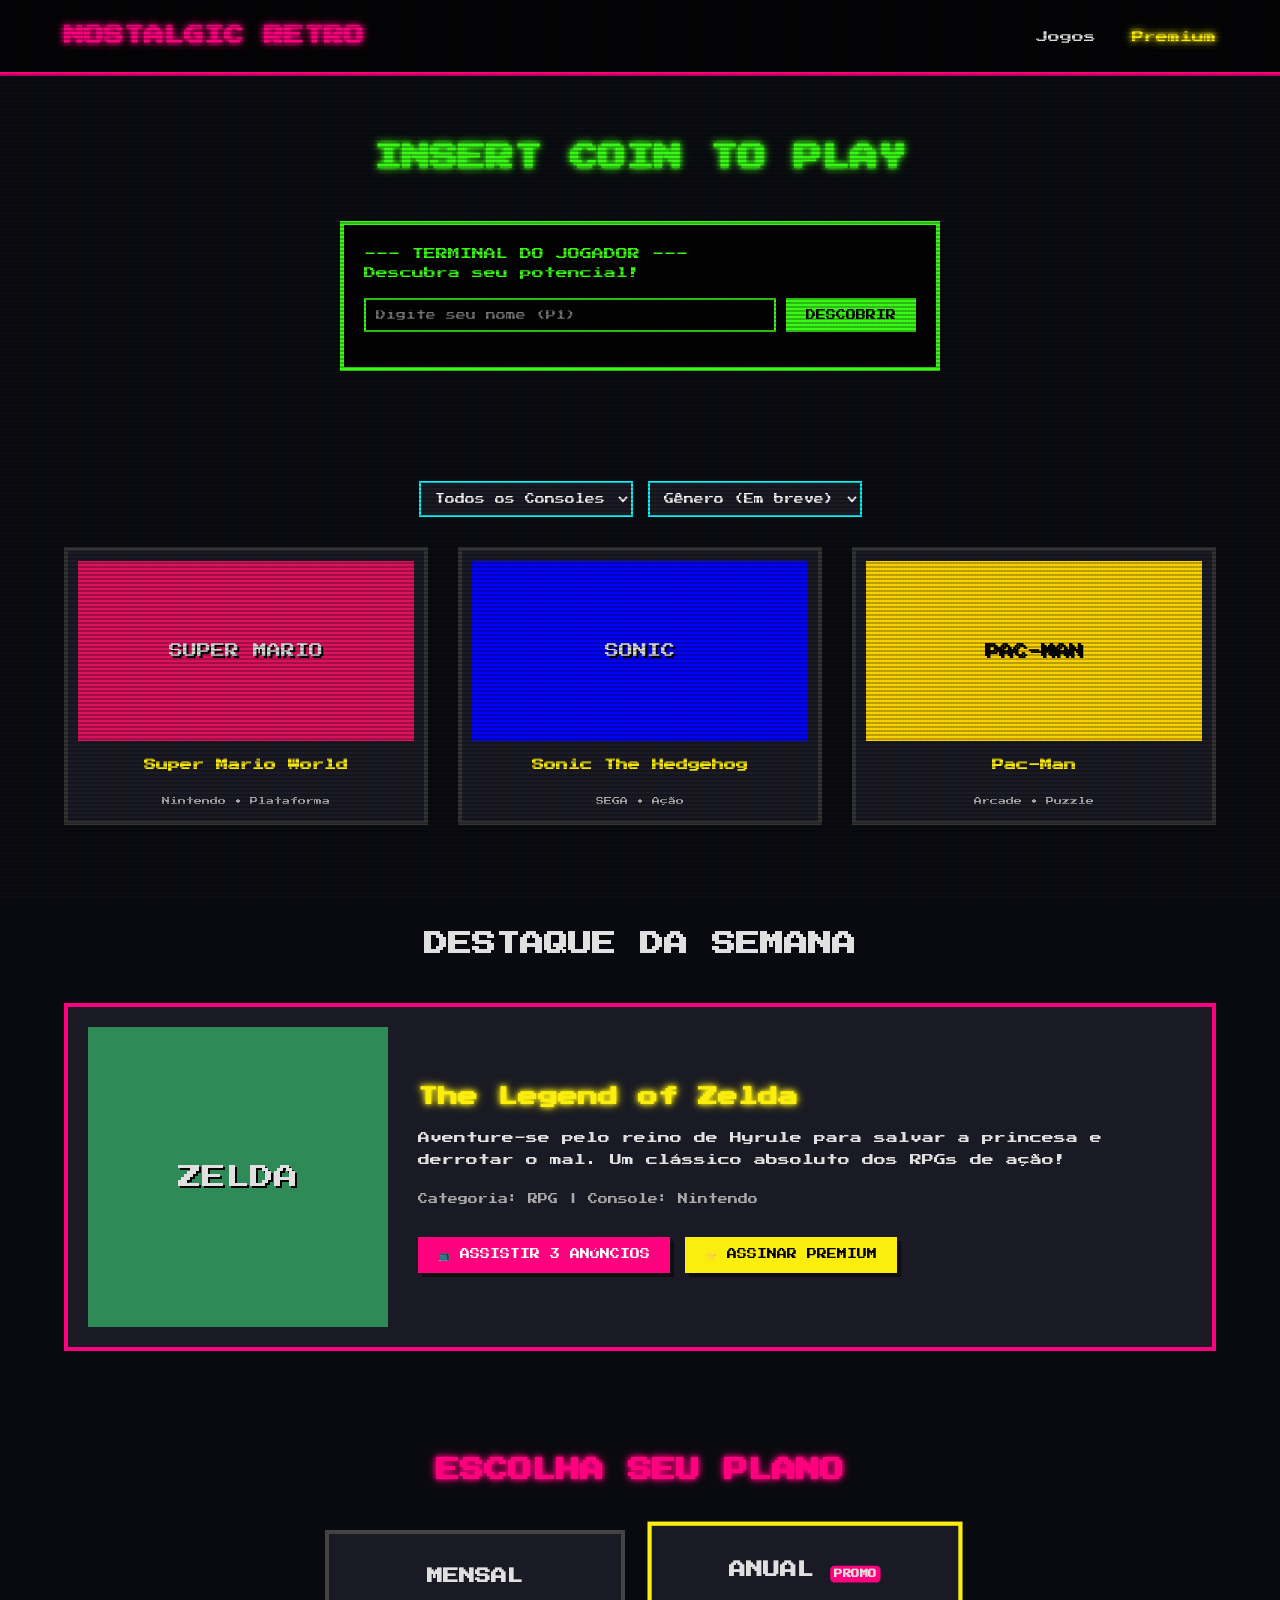
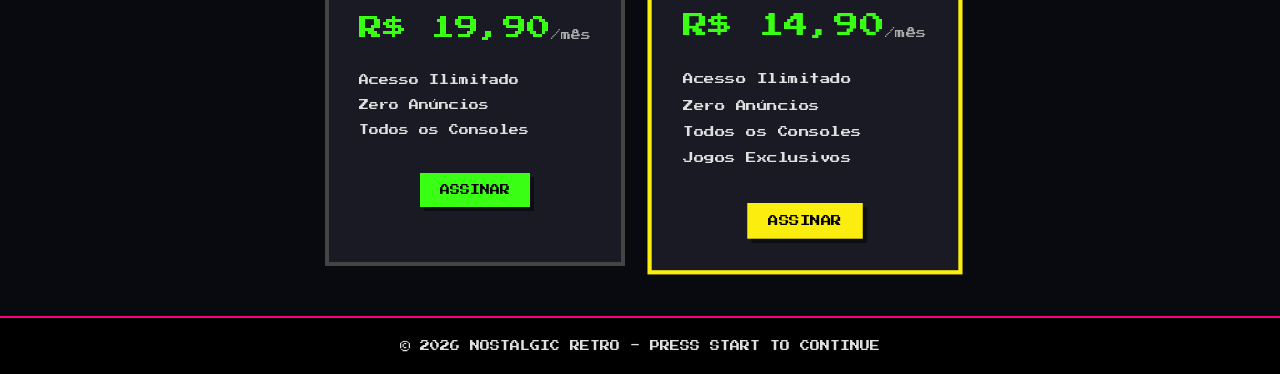
==== index.html @ 94f1e464 "mudanças 1" ====
<!DOCTYPE html>
<html lang="pt-BR">
<head>
    <meta charset="UTF-8">
        <meta name="viewport" content="width=device-width, initial-scale=1.0">
            <title>Nostalgic Retro - Jogos Clássicos</title>
                <link href="https://fonts.googleapis.com/css2?family=Press+Start+2P&display=swap" rel="stylesheet">
                    <link rel="stylesheet" href="style.css">
                    </head>
                    <body>
                        <div class="scanlines"></div>

                            <header>
                                    <h1 class="logo glow-neon-pink">NOSTALGIC RETRO</h1>
                                            <nav>
                                                        <a href="#jogos">Jogos</a>
                                                                    <a href="#premium" class="glow-neon-yellow">Premium</a>
                                                                            </nav>
                                                                                </header>

                                                                                    <main>
                                                                                            <section class="hero">
                                                                                                        <h2 class="glow-neon-green">INSERT COIN TO PLAY</h2>
                                                                                                                    
                                                                                                                                <div class="terminal-box">
                                                                                                                                                <p>--- TERMINAL DO JOGADOR ---</p>
                                                                                                                                                                <p>Descubra seu potencial!</p>
                                                                                                                                                                                <div class="input-group">
                                                                                                                                                                                                    <input type="text" id="nomeUsuario" placeholder="Digite seu nome (P1)">
                                                                                                                                                                                                                        <button class="btn-retro btn-green" onclick="gerarMensagem()">Descobrir</button>
                                                                                                                                                                                                                                        </div>
                                                                                                                                                                                                                                                        <p id="resultado" class="blink"></p>
                                                                                                                                                                                                                                                                    </div>
                                                                                                                                                                                                                                                                            </section>

                                                                                                                                                                                                                                                                                    <section id="jogos" class="catalog-section">
                                                                                                                                                                                                                                                                                                <div class="filters">
                                                                                                                                                                                                                                                                                                                <select id="filtroConsole" class="filter-select">
                                                                                                                                                                                                                                                                                                                                    <option value="todos">Todos os Consoles</option>
                                                                                                                                                                                                                                                                                                                                                        <option value="nintendo">Nintendo</option>
                                                                                                                                                                                                                                                                                                                                                                            <option value="sega">SEGA</option>
                                                                                                                                                                                                                                                                                                                                                                                                <option value="arcade">Arcade</option>
                                                                                                                                                                                                                                                                                                                                                                                                                </select>
                                                                                                                                                                                                                                                                                                                                                                                                                                
                                                                                                                                                                                                                                                                                                                                                                                                                                                <select class="filter-select">
                                                                                                                                                                                                                                                                                                                                                                                                                                                                    <option value="">Gênero (Em breve)</option>
                                                                                                                                                                                                                                                                                                                                                                                                                                                                                    </select>
                                                                                                                                                                                                                                                                                                                                                                                                                                                                                                </div>

                                                                                                                                                                                                                                                                                                                                                                                                                                                                                                            <div class="games-grid">
                                                                                                                                                                                                                                                                                                                                                                                                                                                                                                                            <div class="game-card" data-console="nintendo">
                                                                                                                                                                                                                                                                                                                                                                                                                                                                                                                                                <div class="game-cover" style="background-color: #e0115f;">
                                                                                                                                                                                                                                                                                                                                                                                                                                                                                                                                                                        <span>SUPER MARIO</span>
                                                                                                                                                                                                                                                                                                                                                                                                                                                                                                                                                                                            </div>
                                                                                                                                                                                                                                                                                                                                                                                                                                                                                                                                                                                                                <h3 class="game-title">Super Mario World</h3>
                                                                                                                                                                                                                                                                                                                                                                                                                                                                                                                                                                                                                                    <span class="game-category">Nintendo • Plataforma</span>
                                                                                                                                                                                                                                                                                                                                                                                                                                                                                                                                                                                                                                                    </div>
                                                                                                                                                                                                                                                                                                                                                                                                                                                                                                                                                                                                                                                                    
                                                                                                                                                                                                                                                                                                                                                                                                                                                                                                                                                                                                                                                                                    <div class="game-card" data-console="sega">
                                                                                                                                                                                                                                                                                                                                                                                                                                                                                                                                                                                                                                                                                                        <div class="game-cover" style="background-color: #0000ff;">
                                                                                                                                                                                                                                                                                                                                                                                                                                                                                                                                                                                                                                                                                                                                <span>SONIC</span>
                                                                                                                                                                                                                                                                                                                                                                                                                                                                                                                                                                                                                                                                                                                                                    </div>
                                                                                                                                                                                                                                                                                                                                                                                                                                                                                                                                                                                                                                                                                                                                                                        <h3 class="game-title">Sonic The Hedgehog</h3>
                                                                                                                                                                                                                                                                                                                                                                                                                                                                                                                                                                                                                                                                                                                                                                                            <span class="game-category">SEGA • Ação</span>
                                                                                                                                                                                                                                                                                                                                                                                                                                                                                                                                                                                                                                                                                                                                                                                                            </div>

                                                                                                                                                                                                                                                                                                                                                                                                                                                                                                                                                                                                                                                                                                                                                                                                                            <div class="game-card" data-console="arcade">
                                                                                                                                                                                                                                                                                                                                                                                                                                                                                                                                                                                                                                                                                                                                                                                                                                                <div class="game-cover" style="background-color: #ffd700; color: black;">
                                                                                                                                                                                                                                                                                                                                                                                                                                                                                                                                                                                                                                                                                                                                                                                                                                                                        <span>PAC-MAN</span>
                                                                                                                                                                                                                                                                                                                                                                                                                                                                                                                                                                                                                                                                                                                                                                                                                                                                                            </div>
                                                                                                                                                                                                                                                                                                                                                                                                                                                                                                                                                                                                                                                                                                                                                                                                                                                                                                                <h3 class="game-title">Pac-Man</h3>
                                                                                                                                                                                                                                                                                                                                                                                                                                                                                                                                                                                                                                                                                                                                                                                                                                                                                                                                    <span class="game-category">Arcade • Puzzle</span>
                                                                                                                                                                                                                                                                                                                                                                                                                                                                                                                                                                                                                                                                                                                                                                                                                                                                                                                                                    </div>
                                                                                                                                                                                                                                                                                                                                                                                                                                                                                                                                                                                                                                                                                                                                                                                                                                                                                                                                                                </div>
                                                                                                                                                                                                                                                                                                                                                                                                                                                                                                                                                                                                                                                                                                                                                                                                                                                                                                                                                                        </section>

                                                                                                                                                                                                                                                                                                                                                                                                                                                                                                                                                                                                                                                                                                                                                                                                                                                                                                                                                                                <section class="game-details-preview">
                                                                                                                                                                                                                                                                                                                                                                                                                                                                                                                                                                                                                                                                                                                                                                                                                                                                                                                                                                                            <h2 class="section-title">DESTAQUE DA SEMANA</h2>
                                                                                                                                                                                                                                                                                                                                                                                                                                                                                                                                                                                                                                                                                                                                                                                                                                                                                                                                                                                                        <div class="details-container">
                                                                                                                                                                                                                                                                                                                                                                                                                                                                                                                                                                                                                                                                                                                                                                                                                                                                                                                                                                                                                        <div class="details-left">
                                                                                                                                                                                                                                                                                                                                                                                                                                                                                                                                                                                                                                                                                                                                                                                                                                                                                                                                                                                                                                            <div class="big-cover">ZELDA</div>
                                                                                                                                                                                                                                                                                                                                                                                                                                                                                                                                                                                                                                                                                                                                                                                                                                                                                                                                                                                                                                                            </div>
                                                                                                                                                                                                                                                                                                                                                                                                                                                                                                                                                                                                                                                                                                                                                                                                                                                                                                                                                                                                                                                                            <div class="details-right">
                                                                                                                                                                                                                                                                                                                                                                                                                                                                                                                                                                                                                                                                                                                                                                                                                                                                                                                                                                                                                                                                                                <h2 class="glow-neon-yellow">The Legend of Zelda</h2>
                                                                                                                                                                                                                                                                                                                                                                                                                                                                                                                                                                                                                                                                                                                                                                                                                                                                                                                                                                                                                                                                                                                    <p class="desc">Aventure-se pelo reino de Hyrule para salvar a princesa e derrotar o mal. Um clássico absoluto dos RPGs de ação!</p>
                                                                                                                                                                                                                                                                                                                                                                                                                                                                                                                                                                                                                                                                                                                                                                                                                                                                                                                                                                                                                                                                                                                                        <p class="cat">Categoria: RPG | Console: Nintendo</p>
                                                                                                                                                                                                                                                                                                                                                                                                                                                                                                                                                                                                                                                                                                                                                                                                                                                                                                                                                                                                                                                                                                                                                            <div class="actions">
                                                                                                                                                                                                                                                                                                                                                                                                                                                                                                                                                                                                                                                                                                                                                                                                                                                                                                                                                                                                                                                                                                                                                                                    <button class="btn-retro btn-pink">📺 Assistir 3 Anúncios</button>
                                                                                                                                                                                                                                                                                                                                                                                                                                                                                                                                                                                                                                                                                                                                                                                                                                                                                                                                                                                                                                                                                                                                                                                                            <button class="btn-retro btn-yellow">⭐ Assinar Premium</button>
                                                                                                                                                                                                                                                                                                                                                                                                                                                                                                                                                                                                                                                                                                                                                                                                                                                                                                                                                                                                                                                                                                                                                                                                                                </div>
                                                                                                                                                                                                                                                                                                                                                                                                                                                                                                                                                                                                                                                                                                                                                                                                                                                                                                                                                                                                                                                                                                                                                                                                                                                </div>
                                                                                                                                                                                                                                                                                                                                                                                                                                                                                                                                                                                                                                                                                                                                                                                                                                                                                                                                                                                                                                                                                                                                                                                                                                                            </div>
                                                                                                                                                                                                                                                                                                                                                                                                                                                                                                                                                                                                                                                                                                                                                                                                                                                                                                                                                                                                                                                                                                                                                                                                                                                                    </section>

                                                                                                                                                                                                                                                                                                                                                                                                                                                                                                                                                                                                                                                                                                                                                                                                                                                                                                                                                                                                                                                                                                                                                                                                                                                                            <section id="premium" class="subscription-section">
                                                                                                                                                                                                                                                                                                                                                                                                                                                                                                                                                                                                                                                                                                                                                                                                                                                                                                                                                                                                                                                                                                                                                                                                                                                                                        <h2 class="section-title glow-neon-pink">ESCOLHA SEU PLANO</h2>
                                                                                                                                                                                                                                                                                                                                                                                                                                                                                                                                                                                                                                                                                                                                                                                                                                                                                                                                                                                                                                                                                                                                                                                                                                                                                                    <div class="plans-container">
                                                                                                                                                                                                                                                                                                                                                                                                                                                                                                                                                                                                                                                                                                                                                                                                                                                                                                                                                                                                                                                                                                                                                                                                                                                                                                                    <div class="plan-card">
                                                                                                                                                                                                                                                                                                                                                                                                                                                                                                                                                                                                                                                                                                                                                                                                                                                                                                                                                                                                                                                                                                                                                                                                                                                                                                                                        <h3>MENSAL</h3>
                                                                                                                                                                                                                                                                                                                                                                                                                                                                                                                                                                                                                                                                                                                                                                                                                                                                                                                                                                                                                                                                                                                                                                                                                                                                                                                                                            <div class="price">R$ 19,90<span>/mês</span></div>
                                                                                                                                                                                                                                                                                                                                                                                                                                                                                                                                                                                                                                                                                                                                                                                                                                                                                                                                                                                                                                                                                                                                                                                                                                                                                                                                                                                <ul>
                                                                                                                                                                                                                                                                                                                                                                                                                                                                                                                                                                                                                                                                                                                                                                                                                                                                                                                                                                                                                                                                                                                                                                                                                                                                                                                                                                                                        <li>Acesso Ilimitado</li>
                                                                                                                                                                                                                                                                                                                                                                                                                                                                                                                                                                                                                                                                                                                                                                                                                                                                                                                                                                                                                                                                                                                                                                                                                                                                                                                                                                                                                                <li>Zero Anúncios</li>
                                                                                                                                                                                                                                                                                                                                                                                                                                                                                                                                                                                                                                                                                                                                                                                                                                                                                                                                                                                                                                                                                                                                                                                                                                                                                                                                                                                                                                                        <li>Todos os Consoles</li>
                                                                                                                                                                                                                                                                                                                                                                                                                                                                                                                                                                                                                                                                                                                                                                                                                                                                                                                                                                                                                                                                                                                                                                                                                                                                                                                                                                                                                                                                            </ul>
                                                                                                                                                                                                                                                                                                                                                                                                                                                                                                                                                                                                                                                                                                                                                                                                                                                                                                                                                                                                                                                                                                                                                                                                                                                                                                                                                                                                                                                                                                <button class="btn-retro btn-green">ASSINAR</button>
                                                                                                                                                                                                                                                                                                                                                                                                                                                                                                                                                                                                                                                                                                                                                                                                                                                                                                                                                                                                                                                                                                                                                                                                                                                                                                                                                                                                                                                                                                                </div>
                                                                                                                                                                                                                                                                                                                                                                                                                                                                                                                                                                                                                                                                                                                                                                                                                                                                                                                                                                                                                                                                                                                                                                                                                                                                                                                                                                                                                                                                                                                                
                                                                                                                                                                                                                                                                                                                                                                                                                                                                                                                                                                                                                                                                                                                                                                                                                                                                                                                                                                                                                                                                                                                                                                                                                                                                                                                                                                                                                                                                                                                                                <div class="plan-card highlight">
                                                                                                                                                                                                                                                                                                                                                                                                                                                                                                                                                                                                                                                                                                                                                                                                                                                                                                                                                                                                                                                                                                                                                                                                                                                                                                                                                                                                                                                                                                                                                                    <h3>ANUAL <span class="badge">PROMO</span></h3>
                                                                                                                                                                                                                                                                                                                                                                                                                                                                                                                                                                                                                                                                                                                                                                                                                                                                                                                                                                                                                                                                                                                                                                                                                                                                                                                                                                                                                                                                                                                                                                                        <div class="price">R$ 14,90<span>/mês</span></div>
                                                                                                                                                                                                                                                                                                                                                                                                                                                                                                                                                                                                                                                                                                                                                                                                                                                                                                                                                                                                                                                                                                                                                                                                                                                                                                                                                                                                                                                                                                                                                                                                            <ul>
                                                                                                                                                                                                                                                                                                                                                                                                                                                                                                                                                                                                                                                                                                                                                                                                                                                                                                                                                                                                                                                                                                                                                                                                                                                                                                                                                                                                                                                                                                                                                                                                                                    <li>Acesso Ilimitado</li>
                                                                                                                                                                                                                                                                                                                                                                                                                                                                                                                                                                                                                                                                                                                                                                                                                                                                                                                                                                                                                                                                                                                                                                                                                                                                                                                                                                                                                                                                                                                                                                                                                                                            <li>Zero Anúncios</li>
                                                                                                                                                                                                                                                                                                                                                                                                                                                                                                                                                                                                                                                                                                                                                                                                                                                                                                                                                                                                                                                                                                                                                                                                                                                                                                                                                                                                                                                                                                                                                                                                                                                                                    <li>Todos os Consoles</li>
                                                                                                                                                                                                                                                                                                                                                                                                                                                                                                                                                                                                                                                                                                                                                                                                                                                                                                                                                                                                                                                                                                                                                                                                                                                                                                                                                                                                                                                                                                                                                                                                                                                                                                            <li>Jogos Exclusivos</li>
                                                                                                                                                                                                                                                                                                                                                                                                                                                                                                                                                                                                                                                                                                                                                                                                                                                                                                                                                                                                                                                                                                                                                                                                                                                                                                                                                                                                                                                                                                                                                                                                                                                                                                                                </ul>
                                                                                                                                                                                                                                                                                                                                                                                                                                                                                                                                                                                                                                                                                                                                                                                                                                                                                                                                                                                                                                                                                                                                                                                                                                                                                                                                                                                                                                                                                                                                                                                                                                                                                                                                                    <button class="btn-retro btn-yellow">ASSINAR</button>
                                                                                                                                                                                                                                                                                                                                                                                                                                                                                                                                                                                                                                                                                                                                                                                                                                                                                                                                                                                                                                                                                                                                                                                                                                                                                                                                                                                                                                                                                                                                                                                                                                                                                                                                                                    </div>
                                                                                                                                                                                                                                                                                                                                                                                                                                                                                                                                                                                                                                                                                                                                                                                                                                                                                                                                                                                                                                                                                                                                                                                                                                                                                                                                                                                                                                                                                                                                                                                                                                                                                                                                                                                </div>
                                                                                                                                                                                                                                                                                                                                                                                                                                                                                                                                                                                                                                                                                                                                                                                                                                                                                                                                                                                                                                                                                                                                                                                                                                                                                                                                                                                                                                                                                                                                                                                                                                                                                                                                                                                        </section>
                                                                                                                                                                                                                                                                                                                                                                                                                                                                                                                                                                                                                                                                                                                                                                                                                                                                                                                                                                                                                                                                                                                                                                                                                                                                                                                                                                                                                                                                                                                                                                                                                                                                                                                                                                                            </main>

                                                                                                                                                                                                                                                                                                                                                                                                                                                                                                                                                                                                                                                                                                                                                                                                                                                                                                                                                                                                                                                                                                                                                                                                                                                                                                                                                                                                                                                                                                                                                                                                                                                                                                                                                                                                <div id="modalJogo" class="modal-overlay">
                                                                                                                                                                                                                                                                                                                                                                                                                                                                                                                                                                                                                                                                                                                                                                                                                                                                                                                                                                                                                                                                                                                                                                                                                                                                                                                                                                                                                                                                                                                                                                                                                                                                                                                                                                                                        <div class="modal-content">
                                                                                                                                                                                                                                                                                                                                                                                                                                                                                                                                                                                                                                                                                                                                                                                                                                                                                                                                                                                                                                                                                                                                                                                                                                                                                                                                                                                                                                                                                                                                                                                                                                                                                                                                                                                                                    <span class="close-btn">&times;</span>
                                                                                                                                                                                                                                                                                                                                                                                                                                                                                                                                                                                                                                                                                                                                                                                                                                                                                                                                                                                                                                                                                                                                                                                                                                                                                                                                                                                                                                                                                                                                                                                                                                                                                                                                                                                                                                <h2 class="glow-neon-yellow">INSERT COIN</h2>
                                                                                                                                                                                                                                                                                                                                                                                                                                                                                                                                                                                                                                                                                                                                                                                                                                                                                                                                                                                                                                                                                                                                                                                                                                                                                                                                                                                                                                                                                                                                                                                                                                                                                                                                                                                                                                            <p id="nomeDoJogoSelecionado" class="game-alert">Você selecionou: [Nome do Jogo]</p>
                                                                                                                                                                                                                                                                                                                                                                                                                                                                                                                                                                                                                                                                                                                                                                                                                                                                                                                                                                                                                                                                                                                                                                                                                                                                                                                                                                                                                                                                                                                                                                                                                                                                                                                                                                                                                                                        <p>Convide um amigo para o Player 2!</p>
                                                                                                                                                                                                                                                                                                                                                                                                                                                                                                                                                                                                                                                                                                                                                                                                                                                                                                                                                                                                                                                                                                                                                                                                                                                                                                                                                                                                                                                                                                                                                                                                                                                                                                                                                                                                                                                                    <button id="btnWhatsApp" class="btn-retro btn-green">📱 Chamar no WhatsApp</button>
                                                                                                                                                                                                                                                                                                                                                                                                                                                                                                                                                                                                                                                                                                                                                                                                                                                                                                                                                                                                                                                                                                                                                                                                                                                                                                                                                                                                                                                                                                                                                                                                                                                                                                                                                                                                                                                                            </div>
                                                                                                                                                                                                                                                                                                                                                                                                                                                                                                                                                                                                                                                                                                                                                                                                                                                                                                                                                                                                                                                                                                                                                                                                                                                                                                                                                                                                                                                                                                                                                                                                                                                                                                                                                                                                                                                                                </div>

                                                                                                                                                                                                                                                                                                                                                                                                                                                                                                                                                                                                                                                                                                                                                                                                                                                                                                                                                                                                                                                                                                                                                                                                                                                                                                                                                                                                                                                                                                                                                                                                                                                                                                                                                                                                                                                                                    <footer>
                                                                                                                                                                                                                                                                                                                                                                                                                                                                                                                                                                                                                                                                                                                                                                                                                                                                                                                                                                                                                                                                                                                                                                                                                                                                                                                                                                                                                                                                                                                                                                                                                                                                                                                                                                                                                                                                                            <p>© 2026 NOSTALGIC RETRO - PRESS START TO CONTINUE</p>
                                                                                                                                                                                                                                                                                                                                                                                                                                                                                                                                                                                                                                                                                                                                                                                                                                                                                                                                                                                                                                                                                                                                                                                                                                                                                                                                                                                                                                                                                                                                                                                                                                                                                                                                                                                                                                                                                                </footer>

                                                                                                                                                                                                                                                                                                                                                                                                                                                                                                                                                                                                                                                                                                                                                                                                                                                                                                                                                                                                                                                                                                                                                                                                                                                                                                                                                                                                                                                                                                                                                                                                                                                                                                                                                                                                                                                                                                    <script src="script.js"></script>
                                                                                                                                                                                                                                                                                                                                                                                                                                                                                                                                                                                                                                                                                                                                                                                                                                                                                                                                                                                                                                                                                                                                                                                                                                                                                                                                                                                                                                                                                                                                                                                                                                                                                                                                                                                                                                                                                                    </body>
                                                                                                                                                                                                                                                                                                                                                                                                                                                                                                                                                                                                                                                                                                                                                                                                                                                                                                                                                                                                                                                                                                                                                                                                                                                                                                                                                                                                                                                                                                                                                                                                                                                                                                                                                                                                                                                                                                    </html>
---- style.css ----
/* Variáveis de Cores Retrô e Neon */
:root {
    --bg-dark: #090a0f;
        --bg-panel: #1a1a24;
            --neon-pink: #ff007f;
                --neon-green: #39ff14;
                    --neon-yellow: #fbee0f;
                        --neon-blue: #00ffff;
                            --text-light: #e0e0e0;
                            }

                            /* Reset Básico */
                            * {
                                margin: 0;
                                    padding: 0;
                                        box-sizing: border-box;
                                        }

                                        body {
                                            background-color: var(--bg-dark);
                                                color: var(--text-light);
                                                    font-family: 'Press Start 2P', cursive;
                                                        line-height: 1.6;
                                                            overflow-x: hidden;
                                                            }

                                                            /* Efeito de TV Antiga (Scanlines) */
                                                            .scanlines {
                                                                position: fixed;
                                                                    top: 0; left: 0; width: 100vw; height: 100vh;
                                                                        background: linear-gradient(rgba(18, 16, 16, 0) 50%, rgba(0, 0, 0, 0.25) 50%), linear-gradient(90deg, rgba(255, 0, 0, 0.06), rgba(0, 255, 0, 0.02), rgba(0, 0, 255, 0.06));
                                                                            background-size: 100% 4px, 3px 100%;
                                                                                z-index: 9999;
                                                                                    pointer-events: none;
                                                                                    }

                                                                                    /* Classes de Brilho (Neon Glow) */
                                                                                    .glow-neon-pink { text-shadow: 0 0 5px var(--neon-pink), 0 0 10px var(--neon-pink); color: var(--neon-pink); }
                                                                                    .glow-neon-green { text-shadow: 0 0 5px var(--neon-green), 0 0 10px var(--neon-green); color: var(--neon-green); }
                                                                                    .glow-neon-yellow { text-shadow: 0 0 5px var(--neon-yellow), 0 0 10px var(--neon-yellow); color: var(--neon-yellow); }

                                                                                    /* Header e Navegação */
                                                                                    header {
                                                                                        display: flex;
                                                                                            justify-content: space-between;
                                                                                                align-items: center;
                                                                                                    padding: 20px 5%;
                                                                                                        background-color: rgba(0, 0, 0, 0.8);
                                                                                                            border-bottom: 4px solid var(--neon-pink);
                                                                                                            }

                                                                                                            header h1 { font-size: 20px; }
                                                                                                            header nav a { color: var(--text-light); text-decoration: none; margin-left: 20px; font-size: 12px; }
                                                                                                            header nav a:hover { color: var(--neon-blue); }

                                                                                                            /* Seções Padrão */
                                                                                                            section { padding: 50px 5%; }
                                                                                                            .section-title { text-align: center; margin-bottom: 40px; font-size: 24px; }

                                                                                                            /* Hero Section e Terminal */
                                                                                                            .hero { text-align: center; padding: 60px 20px; }
                                                                                                            .hero h2 { font-size: 28px; margin-bottom: 40px; }

                                                                                                            .terminal-box {
                                                                                                                background-color: #000;
                                                                                                                    border: 4px solid var(--neon-green);
                                                                                                                        padding: 20px;
                                                                                                                            max-width: 600px;
                                                                                                                                margin: 0 auto;
                                                                                                                                    text-align: left;
                                                                                                                                        color: var(--neon-green);
                                                                                                                                            font-size: 12px;
                                                                                                                                            }
                                                                                                                                            .terminal-box .input-group { display: flex; gap: 10px; margin-top: 15px; }
                                                                                                                                            .terminal-box input {
                                                                                                                                                flex: 1; background: transparent; border: 2px solid var(--neon-green);
                                                                                                                                                    color: var(--neon-green); font-family: 'Press Start 2P', cursive; padding: 10px; font-size: 10px;
                                                                                                                                                    }
                                                                                                                                                    .terminal-box input:focus { outline: none; background: rgba(57, 255, 20, 0.1); }
                                                                                                                                                    .blink { animation: blinker 1s linear infinite; margin-top: 15px;}
                                                                                                                                                    @keyframes blinker { 50% { opacity: 0; } }

                                                                                                                                                    /* Botões Retrô */
                                                                                                                                                    .btn-retro {
                                                                                                                                                        font-family: 'Press Start 2P', cursive; padding: 12px 20px; border: none;
                                                                                                                                                            cursor: pointer; font-size: 10px; text-transform: uppercase;
                                                                                                                                                                box-shadow: 4px 4px 0px rgba(0,0,0,0.5); transition: transform 0.1s;
                                                                                                                                                                }
                                                                                                                                                                .btn-retro:active { transform: translate(4px, 4px); box-shadow: none; }
                                                                                                                                                                .btn-green { background-color: var(--neon-green); color: black; }
                                                                                                                                                                .btn-pink { background-color: var(--neon-pink); color: white; }
                                                                                                                                                                .btn-yellow { background-color: var(--neon-yellow); color: black; }

                                                                                                                                                                /* Filtros */
                                                                                                                                                                .filters { display: flex; gap: 15px; margin-bottom: 30px; flex-wrap: wrap; justify-content: center; }
                                                                                                                                                                .search-bar, .filter-select {
                                                                                                                                                                    padding: 10px; background-color: var(--bg-panel); border: 2px solid var(--neon-blue);
                                                                                                                                                                        color: white; font-family: 'Press Start 2P', cursive; font-size: 10px;
                                                                                                                                                                        }

                                                                                                                                                                        /* Grid de Jogos */
                                                                                                                                                                        .games-grid { display: grid; grid-template-columns: repeat(auto-fit, minmax(220px, 1fr)); gap: 30px; }
                                                                                                                                                                        .game-card {
                                                                                                                                                                            background-color: var(--bg-panel); border: 4px solid #333; padding: 10px;
                                                                                                                                                                                text-align: center; transition: 0.3s; cursor: pointer;
                                                                                                                                                                                }
                                                                                                                                                                                .game-card:hover { border-color: var(--neon-blue); transform: scale(1.05); }
                                                                                                                                                                                .game-cover {
                                                                                                                                                                                    height: 180px; display: flex; align-items: center; justify-content: center;
                                                                                                                                                                                        margin-bottom: 15px; font-size: 14px; text-shadow: 2px 2px 0 #000;
                                                                                                                                                                                        }
                                                                                                                                                                                        .game-title { font-size: 12px; margin-bottom: 10px; color: var(--neon-yellow); }
                                                                                                                                                                                        .game-category { font-size: 8px; color: #aaa; }

                                                                                                                                                                                        /* Detalhes do Jogo (Preview) */
                                                                                                                                                                                        .details-container {
                                                                                                                                                                                            display: flex; background-color: var(--bg-panel); border: 4px solid var(--neon-pink);
                                                                                                                                                                                                padding: 20px; gap: 30px; align-items: center;
                                                                                                                                                                                                }
                                                                                                                                                                                                .details-left .big-cover {
                                                                                                                                                                                                    width: 300px; height: 300px; background-color: #2e8b57; display: flex;
                                                                                                                                                                                                        align-items: center; justify-content: center; font-size: 24px; text-shadow: 2px 2px #000;
                                                                                                                                                                                                        }
                                                                                                                                                                                                        .details-right { flex: 1; }
                                                                                                                                                                                                        .details-right h2 { font-size: 20px; margin-bottom: 15px; }
                                                                                                                                                                                                        .details-right .desc { font-size: 12px; margin-bottom: 20px; line-height: 1.8; }
                                                                                                                                                                                                        .details-right .cat { font-size: 10px; color: #aaa; margin-bottom: 30px; }
                                                                                                                                                                                                        .details-right .actions { display: flex; gap: 15px; flex-wrap: wrap; }

                                                                                                                                                                                                        /* Assinaturas */
                                                                                                                                                                                                        .plans-container { display: flex; justify-content: center; gap: 30px; flex-wrap: wrap; }
                                                                                                                                                                                                        .plan-card {
                                                                                                                                                                                                            background-color: var(--bg-panel); border: 4px solid #444; padding: 30px;
                                                                                                                                                                                                                width: 300px; text-align: center;
                                                                                                                                                                                                                }
                                                                                                                                                                                                                .plan-card.highlight { border-color: var(--neon-yellow); transform: scale(1.05); }
                                                                                                                                                                                                                .plan-card h3 { font-size: 16px; margin-bottom: 20px; }
                                                                                                                                                                                                                .plan-card .badge { background: var(--neon-pink); font-size: 8px; padding: 4px; border-radius: 4px;}
                                                                                                                                                                                                                .plan-card .price { font-size: 24px; color: var(--neon-green); margin-bottom: 20px; }
                                                                                                                                                                                                                .plan-card .price span { font-size: 10px; color: #aaa; }
                                                                                                                                                                                                                .plan-card ul { list-style: none; margin-bottom: 30px; text-align: left; font-size: 10px; line-height: 2.5; }

                                                                                                                                                                                                                /* --- SISTEMA DE MODAL (JANELINHA) --- */
                                                                                                                                                                                                                .modal-overlay {
                                                                                                                                                                                                                    display: none; 
                                                                                                                                                                                                                        position: fixed; top: 0; left: 0; width: 100%; height: 100%;
                                                                                                                                                                                                                            background: rgba(0, 0, 0, 0.8); z-index: 10000;
                                                                                                                                                                                                                                justify-content: center; align-items: center;
                                                                                                                                                                                                                                }
                                                                                                                                                                                                                                .modal-content {
                                                                                                                                                                                                                                    background: var(--bg-panel); border: 4px solid var(--neon-pink);
                                                                                                                                                                                                                                        padding: 30px; text-align: center; position: relative; max-width: 400px;
                                                                                                                                                                                                                                        }
                                                                                                                                                                                                                                        .modal-content p { font-size: 10px; margin: 20px 0; line-height: 1.5; }
                                                                                                                                                                                                                                        .game-alert { color: var(--neon-green); font-size: 12px !important; }
                                                                                                                                                                                                                                        .close-btn {
                                                                                                                                                                                                                                            position: absolute; top: 10px; right: 15px; color: white;
                                                                                                                                                                                                                                                font-size: 20px; cursor: pointer; font-family: sans-serif;
                                                                                                                                                                                                                                                }
                                                                                                                                                                                                                                                .close-btn:hover { color: var(--neon-pink); }

                                                                                                                                                                                                                                                /* Rodapé */
                                                                                                                                                                                                                                                footer { text-align: center; padding: 20px; background-color: black; font-size: 10px; border-top: 2px solid var(--neon-pink); }

                                                                                                                                                                                                                                                /* Responsividade Mobile */
                                                                                                                                                                                                                                                @media (max-width: 768px) {
                                                                                                                                                                                                                                                    header { flex-direction: column; gap: 15px; }
                                                                                                                                                                                                                                                        .details-container { flex-direction: column; }
                                                                                                                                                                                                                                                            .details-left .big-cover { width: 100%; height: 200px; }
                                                                                                                                                                                                                                                                .terminal-box .input-group { flex-direction: column; }
                                                                                                                                                                                                                                                                }
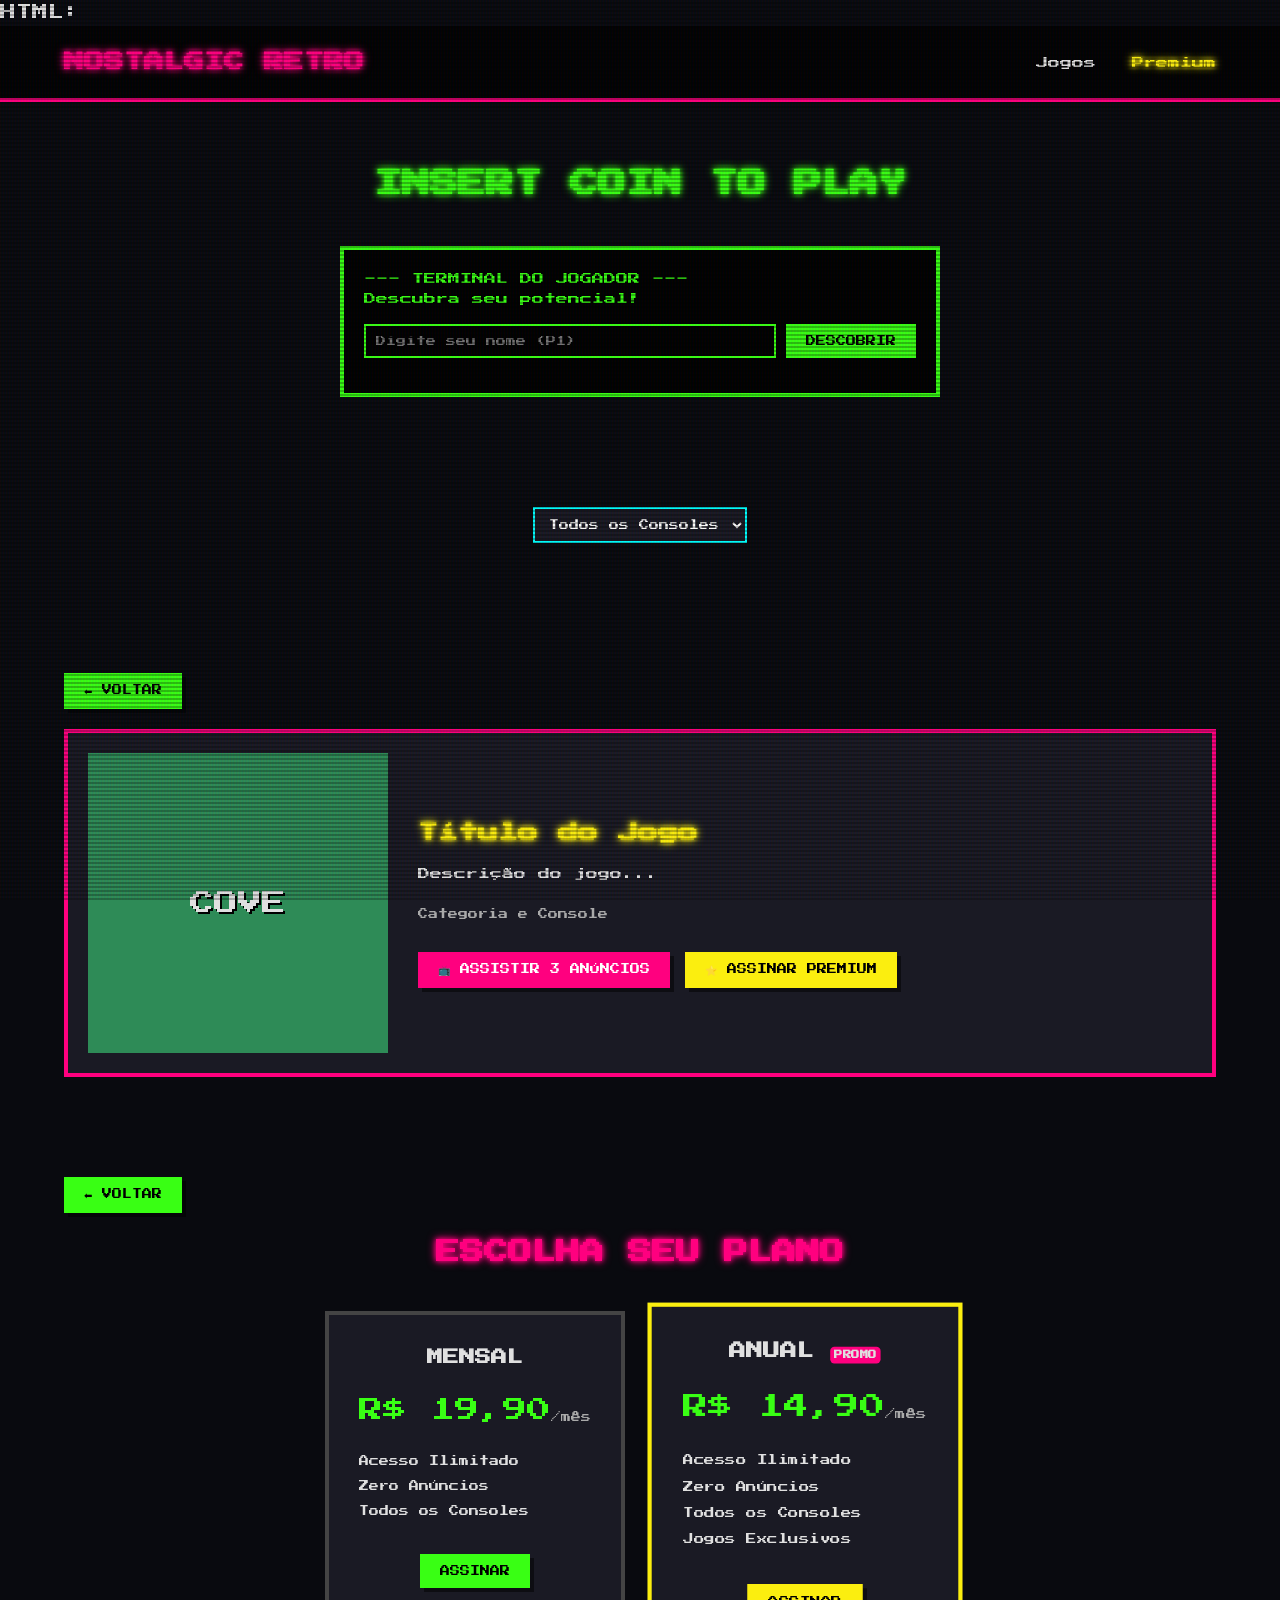
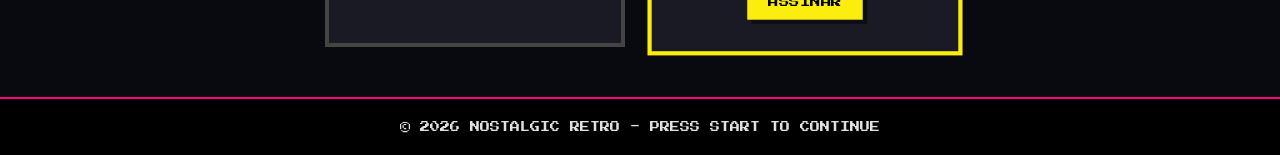
==== commit 0692485e: "Update index.html" ====
--- a/index.html
+++ b/index.html
@@ -1,142 +1,107 @@
-<!DOCTYPE html>
+HTML:<!DOCTYPE html>
 <html lang="pt-BR">
 <head>
     <meta charset="UTF-8">
-        <meta name="viewport" content="width=device-width, initial-scale=1.0">
-            <title>Nostalgic Retro - Jogos Clássicos</title>
-                <link href="https://fonts.googleapis.com/css2?family=Press+Start+2P&display=swap" rel="stylesheet">
-                    <link rel="stylesheet" href="style.css">
-                    </head>
-                    <body>
-                        <div class="scanlines"></div>
+    <meta name="viewport" content="width=device-width, initial-scale=1.0">
+    <title>Nostalgic Retro - Jogos Clássicos</title>
+    <link href="https://fonts.googleapis.com/css2?family=Press+Start+2P&display=swap" rel="stylesheet">
+    <link rel="stylesheet" href="style.css">
+</head>
+<body>
+    <div class="scanlines"></div>
 
-                            <header>
-                                    <h1 class="logo glow-neon-pink">NOSTALGIC RETRO</h1>
-                                            <nav>
-                                                        <a href="#jogos">Jogos</a>
-                                                                    <a href="#premium" class="glow-neon-yellow">Premium</a>
-                                                                            </nav>
-                                                                                </header>
+    <header>
+        <h1 class="logo glow-neon-pink" onclick="showView('home')" style="cursor: pointer;">NOSTALGIC RETRO</h1>
+        <nav>
+            <a href="#" onclick="showView('home')">Jogos</a>
+            <a href="#" onclick="showView('premium')" class="glow-neon-yellow">Premium</a>
+        </nav>
+    </header>
 
-                                                                                    <main>
-                                                                                            <section class="hero">
-                                                                                                        <h2 class="glow-neon-green">INSERT COIN TO PLAY</h2>
-                                                                                                                    
-                                                                                                                                <div class="terminal-box">
-                                                                                                                                                <p>--- TERMINAL DO JOGADOR ---</p>
-                                                                                                                                                                <p>Descubra seu potencial!</p>
-                                                                                                                                                                                <div class="input-group">
-                                                                                                                                                                                                    <input type="text" id="nomeUsuario" placeholder="Digite seu nome (P1)">
-                                                                                                                                                                                                                        <button class="btn-retro btn-green" onclick="gerarMensagem()">Descobrir</button>
-                                                                                                                                                                                                                                        </div>
-                                                                                                                                                                                                                                                        <p id="resultado" class="blink"></p>
-                                                                                                                                                                                                                                                                    </div>
-                                                                                                                                                                                                                                                                            </section>
+    <main>
+        <div id="view-home" class="view active">
+            <section class="hero">
+                <h2 class="glow-neon-green">INSERT COIN TO PLAY</h2>
+                <div class="terminal-box">
+                    <p>--- TERMINAL DO JOGADOR ---</p>
+                    <p>Descubra seu potencial!</p>
+                    <div class="input-group">
+                        <input type="text" id="nomeUsuario" placeholder="Digite seu nome (P1)">
+                        <button class="btn-retro btn-green" onclick="gerarMensagem()">Descobrir</button>
+                    </div>
+                    <p id="resultado" class="blink"></p>
+                </div>
+            </section>
 
-                                                                                                                                                                                                                                                                                    <section id="jogos" class="catalog-section">
-                                                                                                                                                                                                                                                                                                <div class="filters">
-                                                                                                                                                                                                                                                                                                                <select id="filtroConsole" class="filter-select">
-                                                                                                                                                                                                                                                                                                                                    <option value="todos">Todos os Consoles</option>
-                                                                                                                                                                                                                                                                                                                                                        <option value="nintendo">Nintendo</option>
-                                                                                                                                                                                                                                                                                                                                                                            <option value="sega">SEGA</option>
-                                                                                                                                                                                                                                                                                                                                                                                                <option value="arcade">Arcade</option>
-                                                                                                                                                                                                                                                                                                                                                                                                                </select>
-                                                                                                                                                                                                                                                                                                                                                                                                                                
-                                                                                                                                                                                                                                                                                                                                                                                                                                                <select class="filter-select">
-                                                                                                                                                                                                                                                                                                                                                                                                                                                                    <option value="">Gênero (Em breve)</option>
-                                                                                                                                                                                                                                                                                                                                                                                                                                                                                    </select>
-                                                                                                                                                                                                                                                                                                                                                                                                                                                                                                </div>
+            <section id="jogos" class="catalog-section">
+                <div class="filters">
+                    <select id="filtroConsole" class="filter-select">
+                        <option value="todos">Todos os Consoles</option>
+                        <option value="nintendo">Nintendo</option>
+                        <option value="sega">SEGA</option>
+                        <option value="arcade">Arcade</option>
+                    </select>
+                </div>
+                <div id="gamesGrid" class="games-grid"></div>
+            </section>
+        </div>
 
-                                                                                                                                                                                                                                                                                                                                                                                                                                                                                                            <div class="games-grid">
-                                                                                                                                                                                                                                                                                                                                                                                                                                                                                                                            <div class="game-card" data-console="nintendo">
-                                                                                                                                                                                                                                                                                                                                                                                                                                                                                                                                                <div class="game-cover" style="background-color: #e0115f;">
-                                                                                                                                                                                                                                                                                                                                                                                                                                                                                                                                                                        <span>SUPER MARIO</span>
-                                                                                                                                                                                                                                                                                                                                                                                                                                                                                                                                                                                            </div>
-                                                                                                                                                                                                                                                                                                                                                                                                                                                                                                                                                                                                                <h3 class="game-title">Super Mario World</h3>
-                                                                                                                                                                                                                                                                                                                                                                                                                                                                                                                                                                                                                                    <span class="game-category">Nintendo • Plataforma</span>
-                                                                                                                                                                                                                                                                                                                                                                                                                                                                                                                                                                                                                                                    </div>
-                                                                                                                                                                                                                                                                                                                                                                                                                                                                                                                                                                                                                                                                    
-                                                                                                                                                                                                                                                                                                                                                                                                                                                                                                                                                                                                                                                                                    <div class="game-card" data-console="sega">
-                                                                                                                                                                                                                                                                                                                                                                                                                                                                                                                                                                                                                                                                                                        <div class="game-cover" style="background-color: #0000ff;">
-                                                                                                                                                                                                                                                                                                                                                                                                                                                                                                                                                                                                                                                                                                                                <span>SONIC</span>
-                                                                                                                                                                                                                                                                                                                                                                                                                                                                                                                                                                                                                                                                                                                                                    </div>
-                                                                                                                                                                                                                                                                                                                                                                                                                                                                                                                                                                                                                                                                                                                                                                        <h3 class="game-title">Sonic The Hedgehog</h3>
-                                                                                                                                                                                                                                                                                                                                                                                                                                                                                                                                                                                                                                                                                                                                                                                            <span class="game-category">SEGA • Ação</span>
-                                                                                                                                                                                                                                                                                                                                                                                                                                                                                                                                                                                                                                                                                                                                                                                                            </div>
+        <div id="view-details" class="view">
+            <section class="game-details-preview">
+                <button class="btn-retro btn-green" onclick="showView('home')" style="margin-bottom: 20px;">⬅ Voltar</button>
+                <div class="details-container">
+                    <div class="details-left">
+                        <div id="detail-cover" class="big-cover">COVE</div>
+                    </div>
+                    <div class="details-right">
+                        <h2 id="detail-title" class="glow-neon-yellow">Título do Jogo</h2>
+                        <p id="detail-desc" class="desc">Descrição do jogo...</p>
+                        <p id="detail-cat" class="cat">Categoria e Console</p>
+                        <div class="actions">
+                            <button class="btn-retro btn-pink" onclick="assistirAnuncio()">📺 Assistir 3 Anúncios</button>
+                            <button class="btn-retro btn-yellow" onclick="showView('premium')">⭐ Assinar Premium</button>
+                        </div>
+                    </div>
+                </div>
+            </section>
+        </div>
 
-                                                                                                                                                                                                                                                                                                                                                                                                                                                                                                                                                                                                                                                                                                                                                                                                                            <div class="game-card" data-console="arcade">
-                                                                                                                                                                                                                                                                                                                                                                                                                                                                                                                                                                                                                                                                                                                                                                                                                                                <div class="game-cover" style="background-color: #ffd700; color: black;">
-                                                                                                                                                                                                                                                                                                                                                                                                                                                                                                                                                                                                                                                                                                                                                                                                                                                                        <span>PAC-MAN</span>
-                                                                                                                                                                                                                                                                                                                                                                                                                                                                                                                                                                                                                                                                                                                                                                                                                                                                                            </div>
-                                                                                                                                                                                                                                                                                                                                                                                                                                                                                                                                                                                                                                                                                                                                                                                                                                                                                                                <h3 class="game-title">Pac-Man</h3>
-                                                                                                                                                                                                                                                                                                                                                                                                                                                                                                                                                                                                                                                                                                                                                                                                                                                                                                                                    <span class="game-category">Arcade • Puzzle</span>
-                                                                                                                                                                                                                                                                                                                                                                                                                                                                                                                                                                                                                                                                                                                                                                                                                                                                                                                                                    </div>
-                                                                                                                                                                                                                                                                                                                                                                                                                                                                                                                                                                                                                                                                                                                                                                                                                                                                                                                                                                </div>
-                                                                                                                                                                                                                                                                                                                                                                                                                                                                                                                                                                                                                                                                                                                                                                                                                                                                                                                                                                        </section>
+        <div id="view-premium" class="view">
+            <section class="subscription-section">
+                <button class="btn-retro btn-green" onclick="showView('home')" style="margin-bottom: 20px;">⬅ Voltar</button>
+                <h2 class="section-title glow-neon-pink">ESCOLHA SEU PLANO</h2>
+                <div class="plans-container">
+                    <div class="plan-card">
+                        <h3>MENSAL</h3>
+                        <div class="price">R$ 19,90<span>/mês</span></div>
+                        <ul>
+                            <li>Acesso Ilimitado</li>
+                            <li>Zero Anúncios</li>
+                            <li>Todos os Consoles</li>
+                        </ul>
+                        <button class="btn-retro btn-green">ASSINAR</button>
+                    </div>
+                    
+                    <div class="plan-card highlight">
+                        <h3>ANUAL <span class="badge">PROMO</span></h3>
+                        <div class="price">R$ 14,90<span>/mês</span></div>
+                        <ul>
+                            <li>Acesso Ilimitado</li>
+                            <li>Zero Anúncios</li>
+                            <li>Todos os Consoles</li>
+                            <li>Jogos Exclusivos</li>
+                        </ul>
+                        <button class="btn-retro btn-yellow">ASSINAR</button>
+                    </div>
+                </div>
+            </section>
+        </div>
+    </main>
 
-                                                                                                                                                                                                                                                                                                                                                                                                                                                                                                                                                                                                                                                                                                                                                                                                                                                                                                                                                                                <section class="game-details-preview">
-                                                                                                                                                                                                                                                                                                                                                                                                                                                                                                                                                                                                                                                                                                                                                                                                                                                                                                                                                                                            <h2 class="section-title">DESTAQUE DA SEMANA</h2>
-                                                                                                                                                                                                                                                                                                                                                                                                                                                                                                                                                                                                                                                                                                                                                                                                                                                                                                                                                                                                        <div class="details-container">
-                                                                                                                                                                                                                                                                                                                                                                                                                                                                                                                                                                                                                                                                                                                                                                                                                                                                                                                                                                                                                        <div class="details-left">
-                                                                                                                                                                                                                                                                                                                                                                                                                                                                                                                                                                                                                                                                                                                                                                                                                                                                                                                                                                                                                                            <div class="big-cover">ZELDA</div>
-                                                                                                                                                                                                                                                                                                                                                                                                                                                                                                                                                                                                                                                                                                                                                                                                                                                                                                                                                                                                                                                            </div>
-                                                                                                                                                                                                                                                                                                                                                                                                                                                                                                                                                                                                                                                                                                                                                                                                                                                                                                                                                                                                                                                                            <div class="details-right">
-                                                                                                                                                                                                                                                                                                                                                                                                                                                                                                                                                                                                                                                                                                                                                                                                                                                                                                                                                                                                                                                                                                <h2 class="glow-neon-yellow">The Legend of Zelda</h2>
-                                                                                                                                                                                                                                                                                                                                                                                                                                                                                                                                                                                                                                                                                                                                                                                                                                                                                                                                                                                                                                                                                                                    <p class="desc">Aventure-se pelo reino de Hyrule para salvar a princesa e derrotar o mal. Um clássico absoluto dos RPGs de ação!</p>
-                                                                                                                                                                                                                                                                                                                                                                                                                                                                                                                                                                                                                                                                                                                                                                                                                                                                                                                                                                                                                                                                                                                                        <p class="cat">Categoria: RPG | Console: Nintendo</p>
-                                                                                                                                                                                                                                                                                                                                                                                                                                                                                                                                                                                                                                                                                                                                                                                                                                                                                                                                                                                                                                                                                                                                                            <div class="actions">
-                                                                                                                                                                                                                                                                                                                                                                                                                                                                                                                                                                                                                                                                                                                                                                                                                                                                                                                                                                                                                                                                                                                                                                                    <button class="btn-retro btn-pink">📺 Assistir 3 Anúncios</button>
-                                                                                                                                                                                                                                                                                                                                                                                                                                                                                                                                                                                                                                                                                                                                                                                                                                                                                                                                                                                                                                                                                                                                                                                                            <button class="btn-retro btn-yellow">⭐ Assinar Premium</button>
-                                                                                                                                                                                                                                                                                                                                                                                                                                                                                                                                                                                                                                                                                                                                                                                                                                                                                                                                                                                                                                                                                                                                                                                                                                </div>
-                                                                                                                                                                                                                                                                                                                                                                                                                                                                                                                                                                                                                                                                                                                                                                                                                                                                                                                                                                                                                                                                                                                                                                                                                                                </div>
-                                                                                                                                                                                                                                                                                                                                                                                                                                                                                                                                                                                                                                                                                                                                                                                                                                                                                                                                                                                                                                                                                                                                                                                                                                                            </div>
-                                                                                                                                                                                                                                                                                                                                                                                                                                                                                                                                                                                                                                                                                                                                                                                                                                                                                                                                                                                                                                                                                                                                                                                                                                                                    </section>
+    <footer>
+        <p>© 2026 NOSTALGIC RETRO - PRESS START TO CONTINUE</p>
+    </footer>
 
-                                                                                                                                                                                                                                                                                                                                                                                                                                                                                                                                                                                                                                                                                                                                                                                                                                                                                                                                                                                                                                                                                                                                                                                                                                                                            <section id="premium" class="subscription-section">
-                                                                                                                                                                                                                                                                                                                                                                                                                                                                                                                                                                                                                                                                                                                                                                                                                                                                                                                                                                                                                                                                                                                                                                                                                                                                                        <h2 class="section-title glow-neon-pink">ESCOLHA SEU PLANO</h2>
-                                                                                                                                                                                                                                                                                                                                                                                                                                                                                                                                                                                                                                                                                                                                                                                                                                                                                                                                                                                                                                                                                                                                                                                                                                                                                                    <div class="plans-container">
-                                                                                                                                                                                                                                                                                                                                                                                                                                                                                                                                                                                                                                                                                                                                                                                                                                                                                                                                                                                                                                                                                                                                                                                                                                                                                                                    <div class="plan-card">
-                                                                                                                                                                                                                                                                                                                                                                                                                                                                                                                                                                                                                                                                                                                                                                                                                                                                                                                                                                                                                                                                                                                                                                                                                                                                                                                                        <h3>MENSAL</h3>
-                                                                                                                                                                                                                                                                                                                                                                                                                                                                                                                                                                                                                                                                                                                                                                                                                                                                                                                                                                                                                                                                                                                                                                                                                                                                                                                                                            <div class="price">R$ 19,90<span>/mês</span></div>
-                                                                                                                                                                                                                                                                                                                                                                                                                                                                                                                                                                                                                                                                                                                                                                                                                                                                                                                                                                                                                                                                                                                                                                                                                                                                                                                                                                                <ul>
-                                                                                                                                                                                                                                                                                                                                                                                                                                                                                                                                                                                                                                                                                                                                                                                                                                                                                                                                                                                                                                                                                                                                                                                                                                                                                                                                                                                                        <li>Acesso Ilimitado</li>
-                                                                                                                                                                                                                                                                                                                                                                                                                                                                                                                                                                                                                                                                                                                                                                                                                                                                                                                                                                                                                                                                                                                                                                                                                                                                                                                                                                                                                                <li>Zero Anúncios</li>
-                                                                                                                                                                                                                                                                                                                                                                                                                                                                                                                                                                                                                                                                                                                                                                                                                                                                                                                                                                                                                                                                                                                                                                                                                                                                                                                                                                                                                                                        <li>Todos os Consoles</li>
-                                                                                                                                                                                                                                                                                                                                                                                                                                                                                                                                                                                                                                                                                                                                                                                                                                                                                                                                                                                                                                                                                                                                                                                                                                                                                                                                                                                                                                                                            </ul>
-                                                                                                                                                                                                                                                                                                                                                                                                                                                                                                                                                                                                                                                                                                                                                                                                                                                                                                                                                                                                                                                                                                                                                                                                                                                                                                                                                                                                                                                                                                <button class="btn-retro btn-green">ASSINAR</button>
-                                                                                                                                                                                                                                                                                                                                                                                                                                                                                                                                                                                                                                                                                                                                                                                                                                                                                                                                                                                                                                                                                                                                                                                                                                                                                                                                                                                                                                                                                                                </div>
-                                                                                                                                                                                                                                                                                                                                                                                                                                                                                                                                                                                                                                                                                                                                                                                                                                                                                                                                                                                                                                                                                                                                                                                                                                                                                                                                                                                                                                                                                                                                
-                                                                                                                                                                                                                                                                                                                                                                                                                                                                                                                                                                                                                                                                                                                                                                                                                                                                                                                                                                                                                                                                                                                                                                                                                                                                                                                                                                                                                                                                                                                                                <div class="plan-card highlight">
-                                                                                                                                                                                                                                                                                                                                                                                                                                                                                                                                                                                                                                                                                                                                                                                                                                                                                                                                                                                                                                                                                                                                                                                                                                                                                                                                                                                                                                                                                                                                                                    <h3>ANUAL <span class="badge">PROMO</span></h3>
-                                                                                                                                                                                                                                                                                                                                                                                                                                                                                                                                                                                                                                                                                                                                                                                                                                                                                                                                                                                                                                                                                                                                                                                                                                                                                                                                                                                                                                                                                                                                                                                        <div class="price">R$ 14,90<span>/mês</span></div>
-                                                                                                                                                                                                                                                                                                                                                                                                                                                                                                                                                                                                                                                                                                                                                                                                                                                                                                                                                                                                                                                                                                                                                                                                                                                                                                                                                                                                                                                                                                                                                                                                            <ul>
-                                                                                                                                                                                                                                                                                                                                                                                                                                                                                                                                                                                                                                                                                                                                                                                                                                                                                                                                                                                                                                                                                                                                                                                                                                                                                                                                                                                                                                                                                                                                                                                                                                    <li>Acesso Ilimitado</li>
-                                                                                                                                                                                                                                                                                                                                                                                                                                                                                                                                                                                                                                                                                                                                                                                                                                                                                                                                                                                                                                                                                                                                                                                                                                                                                                                                                                                                                                                                                                                                                                                                                                                            <li>Zero Anúncios</li>
-                                                                                                                                                                                                                                                                                                                                                                                                                                                                                                                                                                                                                                                                                                                                                                                                                                                                                                                                                                                                                                                                                                                                                                                                                                                                                                                                                                                                                                                                                                                                                                                                                                                                                    <li>Todos os Consoles</li>
-                                                                                                                                                                                                                                                                                                                                                                                                                                                                                                                                                                                                                                                                                                                                                                                                                                                                                                                                                                                                                                                                                                                                                                                                                                                                                                                                                                                                                                                                                                                                                                                                                                                                                                            <li>Jogos Exclusivos</li>
-                                                                                                                                                                                                                                                                                                                                                                                                                                                                                                                                                                                                                                                                                                                                                                                                                                                                                                                                                                                                                                                                                                                                                                                                                                                                                                                                                                                                                                                                                                                                                                                                                                                                                                                                </ul>
-                                                                                                                                                                                                                                                                                                                                                                                                                                                                                                                                                                                                                                                                                                                                                                                                                                                                                                                                                                                                                                                                                                                                                                                                                                                                                                                                                                                                                                                                                                                                                                                                                                                                                                                                                    <button class="btn-retro btn-yellow">ASSINAR</button>
-                                                                                                                                                                                                                                                                                                                                                                                                                                                                                                                                                                                                                                                                                                                                                                                                                                                                                                                                                                                                                                                                                                                                                                                                                                                                                                                                                                                                                                                                                                                                                                                                                                                                                                                                                                    </div>
-                                                                                                                                                                                                                                                                                                                                                                                                                                                                                                                                                                                                                                                                                                                                                                                                                                                                                                                                                                                                                                                                                                                                                                                                                                                                                                                                                                                                                                                                                                                                                                                                                                                                                                                                                                                </div>
-                                                                                                                                                                                                                                                                                                                                                                                                                                                                                                                                                                                                                                                                                                                                                                                                                                                                                                                                                                                                                                                                                                                                                                                                                                                                                                                                                                                                                                                                                                                                                                                                                                                                                                                                                                                        </section>
-                                                                                                                                                                                                                                                                                                                                                                                                                                                                                                                                                                                                                                                                                                                                                                                                                                                                                                                                                                                                                                                                                                                                                                                                                                                                                                                                                                                                                                                                                                                                                                                                                                                                                                                                                                                            </main>
-
-                                                                                                                                                                                                                                                                                                                                                                                                                                                                                                                                                                                                                                                                                                                                                                                                                                                                                                                                                                                                                                                                                                                                                                                                                                                                                                                                                                                                                                                                                                                                                                                                                                                                                                                                                                                                <div id="modalJogo" class="modal-overlay">
-                                                                                                                                                                                                                                                                                                                                                                                                                                                                                                                                                                                                                                                                                                                                                                                                                                                                                                                                                                                                                                                                                                                                                                                                                                                                                                                                                                                                                                                                                                                                                                                                                                                                                                                                                                                                        <div class="modal-content">
-                                                                                                                                                                                                                                                                                                                                                                                                                                                                                                                                                                                                                                                                                                                                                                                                                                                                                                                                                                                                                                                                                                                                                                                                                                                                                                                                                                                                                                                                                                                                                                                                                                                                                                                                                                                                                    <span class="close-btn">&times;</span>
-                                                                                                                                                                                                                                                                                                                                                                                                                                                                                                                                                                                                                                                                                                                                                                                                                                                                                                                                                                                                                                                                                                                                                                                                                                                                                                                                                                                                                                                                                                                                                                                                                                                                                                                                                                                                                                <h2 class="glow-neon-yellow">INSERT COIN</h2>
-                                                                                                                                                                                                                                                                                                                                                                                                                                                                                                                                                                                                                                                                                                                                                                                                                                                                                                                                                                                                                                                                                                                                                                                                                                                                                                                                                                                                                                                                                                                                                                                                                                                                                                                                                                                                                                            <p id="nomeDoJogoSelecionado" class="game-alert">Você selecionou: [Nome do Jogo]</p>
-                                                                                                                                                                                                                                                                                                                                                                                                                                                                                                                                                                                                                                                                                                                                                                                                                                                                                                                                                                                                                                                                                                                                                                                                                                                                                                                                                                                                                                                                                                                                                                                                                                                                                                                                                                                                                                                        <p>Convide um amigo para o Player 2!</p>
-                                                                                                                                                                                                                                                                                                                                                                                                                                                                                                                                                                                                                                                                                                                                                                                                                                                                                                                                                                                                                                                                                                                                                                                                                                                                                                                                                                                                                                                                                                                                                                                                                                                                                                                                                                                                                                                                    <button id="btnWhatsApp" class="btn-retro btn-green">📱 Chamar no WhatsApp</button>
-                                                                                                                                                                                                                                                                                                                                                                                                                                                                                                                                                                                                                                                                                                                                                                                                                                                                                                                                                                                                                                                                                                                                                                                                                                                                                                                                                                                                                                                                                                                                                                                                                                                                                                                                                                                                                                                                            </div>
-                                                                                                                                                                                                                                                                                                                                                                                                                                                                                                                                                                                                                                                                                                                                                                                                                                                                                                                                                                                                                                                                                                                                                                                                                                                                                                                                                                                                                                                                                                                                                                                                                                                                                                                                                                                                                                                                                </div>
-
-                                                                                                                                                                                                                                                                                                                                                                                                                                                                                                                                                                                                                                                                                                                                                                                                                                                                                                                                                                                                                                                                                                                                                                                                                                                                                                                                                                                                                                                                                                                                                                                                                                                                                                                                                                                                                                                                                    <footer>
-                                                                                                                                                                                                                                                                                                                                                                                                                                                                                                                                                                                                                                                                                                                                                                                                                                                                                                                                                                                                                                                                                                                                                                                                                                                                                                                                                                                                                                                                                                                                                                                                                                                                                                                                                                                                                                                                                            <p>© 2026 NOSTALGIC RETRO - PRESS START TO CONTINUE</p>
-                                                                                                                                                                                                                                                                                                                                                                                                                                                                                                                                                                                                                                                                                                                                                                                                                                                                                                                                                                                                                                                                                                                                                                                                                                                                                                                                                                                                                                                                                                                                                                                                                                                                                                                                                                                                                                                                                                </footer>
-
-                                                                                                                                                                                                                                                                                                                                                                                                                                                                                                                                                                                                                                                                                                                                                                                                                                                                                                                                                                                                                                                                                                                                                                                                                                                                                                                                                                                                                                                                                                                                                                                                                                                                                                                                                                                                                                                                                                    <script src="script.js"></script>
-                                                                                                                                                                                                                                                                                                                                                                                                                                                                                                                                                                                                                                                                                                                                                                                                                                                                                                                                                                                                                                                                                                                                                                                                                                                                                                                                                                                                                                                                                                                                                                                                                                                                                                                                                                                                                                                                                                    </body>
-                                                                                                                                                                                                                                                                                                                                                                                                                                                                                                                                                                                                                                                                                                                                                                                                                                                                                                                                                                                                                                                                                                                                                                                                                                                                                                                                                                                                                                                                                                                                                                                                                                                                                                                                                                                                                                                                                                    </html>
-
-                                                                                                                                                                                                                                                                                                                                                                                                                                                                                                                                                                                                                                                                                                                                                                                                                                                                                                                                                                                                                                                                                                                                                                                                                                                                                                                                                                                                                                                                                                                                                                                                                                                                                                                                                                                                                                                                                                    +    <script src="script.js"></script>
+</body>
+                            </html>
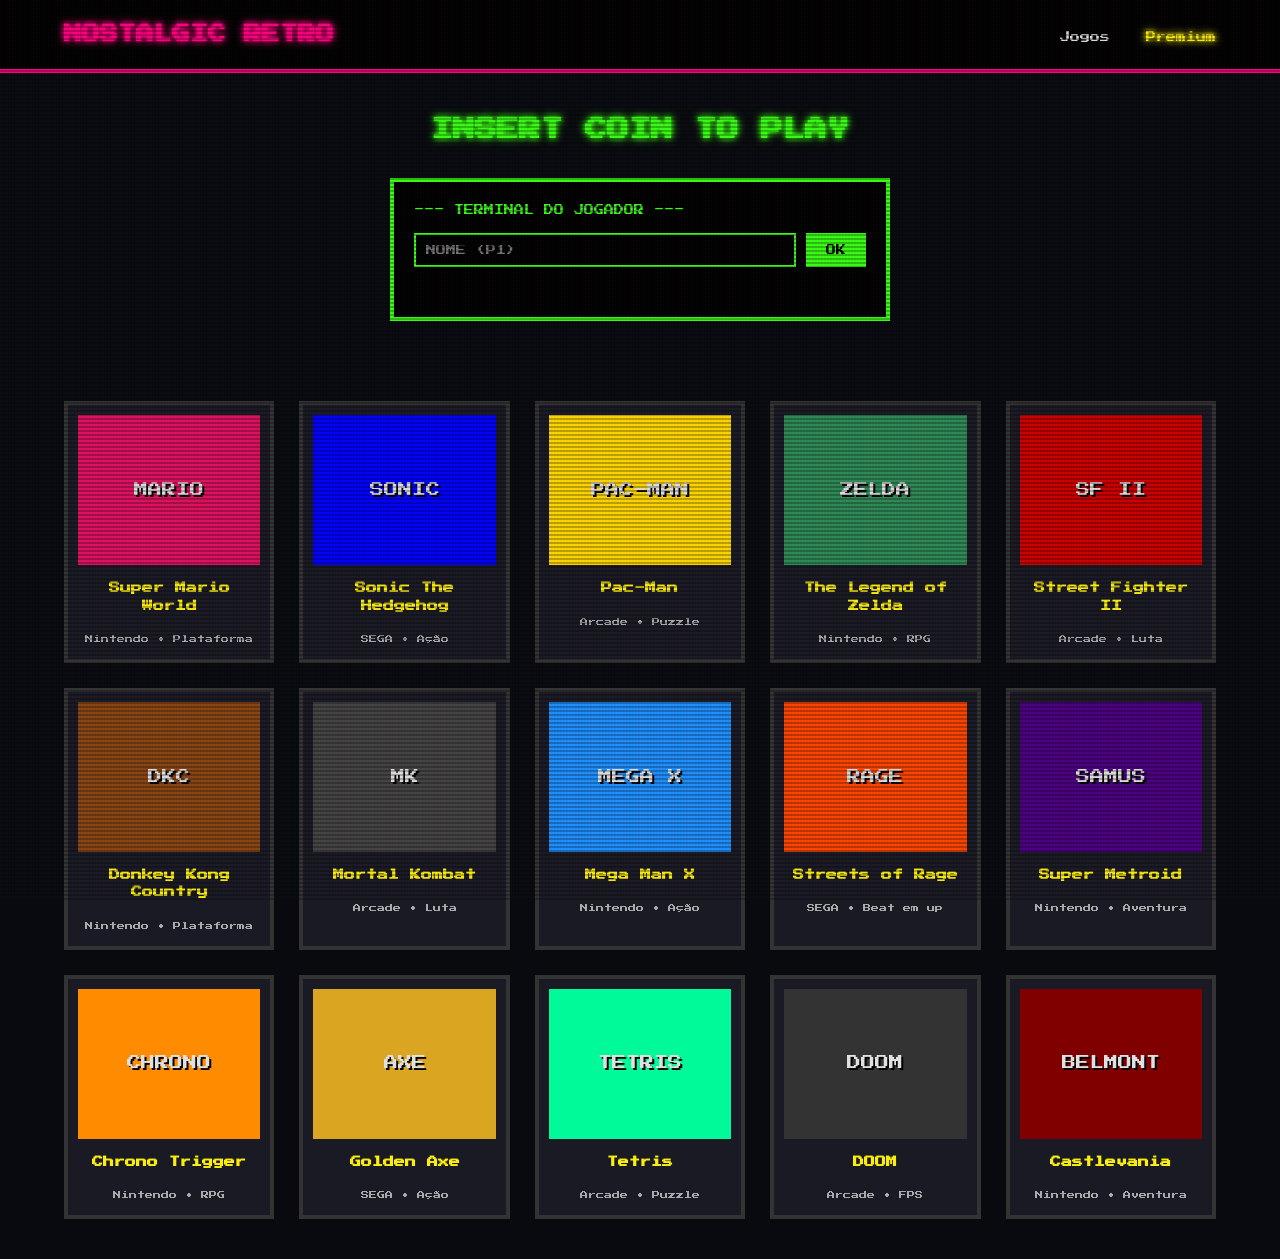
==== commit ccb84a56: "detalhes" ====
--- a/index.html
+++ b/index.html
@@ -1,107 +1,52 @@
-HTML:<!DOCTYPE html>
+<!DOCTYPE html>
 <html lang="pt-BR">
 <head>
     <meta charset="UTF-8">
-    <meta name="viewport" content="width=device-width, initial-scale=1.0">
-    <title>Nostalgic Retro - Jogos Clássicos</title>
+    <title>Nostalgic Retro - Home</title>
     <link href="https://fonts.googleapis.com/css2?family=Press+Start+2P&display=swap" rel="stylesheet">
     <link rel="stylesheet" href="style.css">
 </head>
 <body>
     <div class="scanlines"></div>
-
     <header>
-        <h1 class="logo glow-neon-pink" onclick="showView('home')" style="cursor: pointer;">NOSTALGIC RETRO</h1>
+        <h1 class="logo glow-neon-pink"><a href="index.html" style="text-decoration:none; color:inherit;">NOSTALGIC RETRO</a></h1>
         <nav>
-            <a href="#" onclick="showView('home')">Jogos</a>
-            <a href="#" onclick="showView('premium')" class="glow-neon-yellow">Premium</a>
+            <a href="index.html">Jogos</a>
+            <a href="premium.html" class="glow-neon-yellow">Premium</a>
         </nav>
     </header>
 
     <main>
-        <div id="view-home" class="view active">
-            <section class="hero">
-                <h2 class="glow-neon-green">INSERT COIN TO PLAY</h2>
-                <div class="terminal-box">
-                    <p>--- TERMINAL DO JOGADOR ---</p>
-                    <p>Descubra seu potencial!</p>
-                    <div class="input-group">
-                        <input type="text" id="nomeUsuario" placeholder="Digite seu nome (P1)">
-                        <button class="btn-retro btn-green" onclick="gerarMensagem()">Descobrir</button>
-                    </div>
-                    <p id="resultado" class="blink"></p>
+        <section class="hero">
+            <h2 class="glow-neon-green">INSERT COIN TO PLAY</h2>
+            <div class="terminal-box">
+                <p>--- TERMINAL DO JOGADOR ---</p>
+                <div class="input-group">
+                    <input type="text" id="nomeUsuario" placeholder="NOME (P1)">
+                    <button class="btn-retro btn-green" onclick="gerarMensagem()">OK</button>
                 </div>
-            </section>
+                <p id="resultado" class="blink"></p>
+            </div>
+        </section>
 
-            <section id="jogos" class="catalog-section">
-                <div class="filters">
-                    <select id="filtroConsole" class="filter-select">
-                        <option value="todos">Todos os Consoles</option>
-                        <option value="nintendo">Nintendo</option>
-                        <option value="sega">SEGA</option>
-                        <option value="arcade">Arcade</option>
-                    </select>
+        <section class="catalog-section">
+            <div class="games-grid">
+                <!-- Exemplo de 1 jogo. Você pode copiar este bloco para outros -->
+                <div class="game-card" onclick="window.location.href='detalhes.html?jogo=mario'">
+                    <div class="game-cover" style="background-color: #e0115f;"><span>MARIO</span></div>
+                    <h3 class="game-title">Super Mario World</h3>
+                    <span class="game-category">Nintendo • Plataforma</span>
                 </div>
-                <div id="gamesGrid" class="games-grid"></div>
-            </section>
-        </div>
 
-        <div id="view-details" class="view">
-            <section class="game-details-preview">
-                <button class="btn-retro btn-green" onclick="showView('home')" style="margin-bottom: 20px;">⬅ Voltar</button>
-                <div class="details-container">
-                    <div class="details-left">
-                        <div id="detail-cover" class="big-cover">COVE</div>
-                    </div>
-                    <div class="details-right">
-                        <h2 id="detail-title" class="glow-neon-yellow">Título do Jogo</h2>
-                        <p id="detail-desc" class="desc">Descrição do jogo...</p>
-                        <p id="detail-cat" class="cat">Categoria e Console</p>
-                        <div class="actions">
-                            <button class="btn-retro btn-pink" onclick="assistirAnuncio()">📺 Assistir 3 Anúncios</button>
-                            <button class="btn-retro btn-yellow" onclick="showView('premium')">⭐ Assinar Premium</button>
-                        </div>
-                    </div>
+                <div class="game-card" onclick="window.location.href='detalhes.html?jogo=sonic'">
+                    <div class="game-cover" style="background-color: #0000ff;"><span>SONIC</span></div>
+                    <h3 class="game-title">Sonic The Hedgehog</h3>
+                    <span class="game-category">SEGA • Ação</span>
                 </div>
-            </section>
-        </div>
-
-        <div id="view-premium" class="view">
-            <section class="subscription-section">
-                <button class="btn-retro btn-green" onclick="showView('home')" style="margin-bottom: 20px;">⬅ Voltar</button>
-                <h2 class="section-title glow-neon-pink">ESCOLHA SEU PLANO</h2>
-                <div class="plans-container">
-                    <div class="plan-card">
-                        <h3>MENSAL</h3>
-                        <div class="price">R$ 19,90<span>/mês</span></div>
-                        <ul>
-                            <li>Acesso Ilimitado</li>
-                            <li>Zero Anúncios</li>
-                            <li>Todos os Consoles</li>
-                        </ul>
-                        <button class="btn-retro btn-green">ASSINAR</button>
-                    </div>
-                    
-                    <div class="plan-card highlight">
-                        <h3>ANUAL <span class="badge">PROMO</span></h3>
-                        <div class="price">R$ 14,90<span>/mês</span></div>
-                        <ul>
-                            <li>Acesso Ilimitado</li>
-                            <li>Zero Anúncios</li>
-                            <li>Todos os Consoles</li>
-                            <li>Jogos Exclusivos</li>
-                        </ul>
-                        <button class="btn-retro btn-yellow">ASSINAR</button>
-                    </div>
-                </div>
-            </section>
-        </div>
+                <!-- Repita o bloco acima para mais jogos -->
+            </div>
+        </section>
     </main>
-
-    <footer>
-        <p>© 2026 NOSTALGIC RETRO - PRESS START TO CONTINUE</p>
-    </footer>
-
     <script src="script.js"></script>
 </body>
-                            </html>
+</html>
--- a/style.css
+++ b/style.css
@@ -1,173 +1,154 @@
 /* Variáveis de Cores Retrô e Neon */
 :root {
     --bg-dark: #090a0f;
-        --bg-panel: #1a1a24;
-            --neon-pink: #ff007f;
-                --neon-green: #39ff14;
-                    --neon-yellow: #fbee0f;
-                        --neon-blue: #00ffff;
-                            --text-light: #e0e0e0;
-                            }
+    --bg-panel: #1a1a24;
+    --neon-pink: #ff007f;
+    --neon-green: #39ff14;
+    --neon-yellow: #fbee0f;
+    --neon-blue: #00ffff;
+    --text-light: #e0e0e0;
+}
 
-                            /* Reset Básico */
-                            * {
-                                margin: 0;
-                                    padding: 0;
-                                        box-sizing: border-box;
-                                        }
+/* Reset Básico */
+* {
+    margin: 0;
+    padding: 0;
+    box-sizing: border-box;
+}
 
-                                        body {
-                                            background-color: var(--bg-dark);
-                                                color: var(--text-light);
-                                                    font-family: 'Press Start 2P', cursive;
-                                                        line-height: 1.6;
-                                                            overflow-x: hidden;
-                                                            }
+body {
+    background-color: var(--bg-dark);
+    color: var(--text-light);
+    font-family: 'Press Start 2P', cursive;
+    line-height: 1.6;
+    overflow-x: hidden;
+}
 
-                                                            /* Efeito de TV Antiga (Scanlines) */
-                                                            .scanlines {
-                                                                position: fixed;
-                                                                    top: 0; left: 0; width: 100vw; height: 100vh;
-                                                                        background: linear-gradient(rgba(18, 16, 16, 0) 50%, rgba(0, 0, 0, 0.25) 50%), linear-gradient(90deg, rgba(255, 0, 0, 0.06), rgba(0, 255, 0, 0.02), rgba(0, 0, 255, 0.06));
-                                                                            background-size: 100% 4px, 3px 100%;
-                                                                                z-index: 9999;
-                                                                                    pointer-events: none;
-                                                                                    }
+/* Efeito de TV Antiga (Scanlines) */
+.scanlines {
+    position: fixed;
+    top: 0; left: 0; width: 100vw; height: 100vh;
+    background: linear-gradient(rgba(18, 16, 16, 0) 50%, rgba(0, 0, 0, 0.25) 50%), 
+                linear-gradient(90deg, rgba(255, 0, 0, 0.06), rgba(0, 255, 0, 0.02), rgba(0, 0, 255, 0.06));
+    background-size: 100% 4px, 3px 100%;
+    z-index: 9999;
+    pointer-events: none;
+}
 
-                                                                                    /* Classes de Brilho (Neon Glow) */
-                                                                                    .glow-neon-pink { text-shadow: 0 0 5px var(--neon-pink), 0 0 10px var(--neon-pink); color: var(--neon-pink); }
-                                                                                    .glow-neon-green { text-shadow: 0 0 5px var(--neon-green), 0 0 10px var(--neon-green); color: var(--neon-green); }
-                                                                                    .glow-neon-yellow { text-shadow: 0 0 5px var(--neon-yellow), 0 0 10px var(--neon-yellow); color: var(--neon-yellow); }
+/* Classes de Brilho (Neon Glow) */
+.glow-neon-pink { text-shadow: 0 0 5px var(--neon-pink), 0 0 10px var(--neon-pink); color: var(--neon-pink); }
+.glow-neon-green { text-shadow: 0 0 5px var(--neon-green), 0 0 10px var(--neon-green); color: var(--neon-green); }
+.glow-neon-yellow { text-shadow: 0 0 5px var(--neon-yellow), 0 0 10px var(--neon-yellow); color: var(--neon-yellow); }
 
-                                                                                    /* Header e Navegação */
-                                                                                    header {
-                                                                                        display: flex;
-                                                                                            justify-content: space-between;
-                                                                                                align-items: center;
-                                                                                                    padding: 20px 5%;
-                                                                                                        background-color: rgba(0, 0, 0, 0.8);
-                                                                                                            border-bottom: 4px solid var(--neon-pink);
-                                                                                                            }
+/* Header e Navegação */
+header {
+    display: flex;
+    justify-content: space-between;
+    align-items: center;
+    padding: 20px 5%;
+    background-color: rgba(0, 0, 0, 0.9);
+    border-bottom: 4px solid var(--neon-pink);
+}
 
-                                                                                                            header h1 { font-size: 20px; }
-                                                                                                            header nav a { color: var(--text-light); text-decoration: none; margin-left: 20px; font-size: 12px; }
-                                                                                                            header nav a:hover { color: var(--neon-blue); }
+header h1 { font-size: 18px; }
+header nav a { 
+    color: var(--text-light); 
+    text-decoration: none; 
+    margin-left: 20px; 
+    font-size: 10px; 
+    transition: 0.3s;
+}
+header nav a:hover { color: var(--neon-blue); text-shadow: 0 0 5px var(--neon-blue); }
 
-                                                                                                            /* Seções Padrão */
-                                                                                                            section { padding: 50px 5%; }
-                                                                                                            .section-title { text-align: center; margin-bottom: 40px; font-size: 24px; }
+/* Seções */
+section { padding: 40px 5%; }
+.section-title { text-align: center; margin-bottom: 40px; font-size: 20px; }
 
-                                                                                                            /* Hero Section e Terminal */
-                                                                                                            .hero { text-align: center; padding: 60px 20px; }
-                                                                                                            .hero h2 { font-size: 28px; margin-bottom: 40px; }
+/* Hero Section e Terminal */
+.hero { text-align: center; padding: 40px 20px; }
+.hero h2 { font-size: 22px; margin-bottom: 30px; }
 
-                                                                                                            .terminal-box {
-                                                                                                                background-color: #000;
-                                                                                                                    border: 4px solid var(--neon-green);
-                                                                                                                        padding: 20px;
-                                                                                                                            max-width: 600px;
-                                                                                                                                margin: 0 auto;
-                                                                                                                                    text-align: left;
-                                                                                                                                        color: var(--neon-green);
-                                                                                                                                            font-size: 12px;
-                                                                                                                                            }
-                                                                                                                                            .terminal-box .input-group { display: flex; gap: 10px; margin-top: 15px; }
-                                                                                                                                            .terminal-box input {
-                                                                                                                                                flex: 1; background: transparent; border: 2px solid var(--neon-green);
-                                                                                                                                                    color: var(--neon-green); font-family: 'Press Start 2P', cursive; padding: 10px; font-size: 10px;
-                                                                                                                                                    }
-                                                                                                                                                    .terminal-box input:focus { outline: none; background: rgba(57, 255, 20, 0.1); }
-                                                                                                                                                    .blink { animation: blinker 1s linear infinite; margin-top: 15px;}
-                                                                                                                                                    @keyframes blinker { 50% { opacity: 0; } }
+.terminal-box {
+    background-color: #000;
+    border: 4px solid var(--neon-green);
+    padding: 20px;
+    max-width: 500px;
+    margin: 0 auto;
+    text-align: left;
+    color: var(--neon-green);
+    font-size: 10px;
+}
+.terminal-box .input-group { display: flex; gap: 10px; margin-top: 15px; }
+.terminal-box input {
+    flex: 1; background: transparent; border: 2px solid var(--neon-green);
+    color: var(--neon-green); font-family: 'Press Start 2P', cursive; 
+    padding: 10px; font-size: 10px;
+}
+.blink { animation: blinker 1s linear infinite; margin-top: 15px; min-height: 15px;}
+@keyframes blinker { 50% { opacity: 0; } }
 
-                                                                                                                                                    /* Botões Retrô */
-                                                                                                                                                    .btn-retro {
-                                                                                                                                                        font-family: 'Press Start 2P', cursive; padding: 12px 20px; border: none;
-                                                                                                                                                            cursor: pointer; font-size: 10px; text-transform: uppercase;
-                                                                                                                                                                box-shadow: 4px 4px 0px rgba(0,0,0,0.5); transition: transform 0.1s;
-                                                                                                                                                                }
-                                                                                                                                                                .btn-retro:active { transform: translate(4px, 4px); box-shadow: none; }
-                                                                                                                                                                .btn-green { background-color: var(--neon-green); color: black; }
-                                                                                                                                                                .btn-pink { background-color: var(--neon-pink); color: white; }
-                                                                                                                                                                .btn-yellow { background-color: var(--neon-yellow); color: black; }
+/* Botões Retrô */
+.btn-retro {
+    font-family: 'Press Start 2P', cursive; padding: 12px 20px; border: none;
+    cursor: pointer; font-size: 10px; text-transform: uppercase;
+    box-shadow: 4px 4px 0px rgba(0,0,0,0.5); transition: 0.1s;
+    text-decoration: none; display: inline-block; text-align: center;
+}
+.btn-retro:active { transform: translate(2px, 2px); box-shadow: none; }
+.btn-green { background-color: var(--neon-green); color: black; }
+.btn-pink { background-color: var(--neon-pink); color: white; }
+.btn-yellow { background-color: var(--neon-yellow); color: black; }
 
-                                                                                                                                                                /* Filtros */
-                                                                                                                                                                .filters { display: flex; gap: 15px; margin-bottom: 30px; flex-wrap: wrap; justify-content: center; }
-                                                                                                                                                                .search-bar, .filter-select {
-                                                                                                                                                                    padding: 10px; background-color: var(--bg-panel); border: 2px solid var(--neon-blue);
-                                                                                                                                                                        color: white; font-family: 'Press Start 2P', cursive; font-size: 10px;
-                                                                                                                                                                        }
+/* Grid de Jogos */
+.games-grid { 
+    display: grid; 
+    grid-template-columns: repeat(auto-fill, minmax(200px, 1fr)); 
+    gap: 25px; 
+}
+.game-card {
+    background-color: var(--bg-panel); border: 4px solid #333; padding: 10px;
+    text-align: center; cursor: pointer; transition: 0.3s;
+}
+.game-card:hover { border-color: var(--neon-blue); transform: translateY(-5px); }
+.game-cover {
+    height: 150px; display: flex; align-items: center; justify-content: center;
+    margin-bottom: 15px; font-size: 14px; text-shadow: 2px 2px 0 #000;
+}
+.game-title { font-size: 11px; margin-bottom: 8px; color: var(--neon-yellow); }
+.game-category { font-size: 8px; color: #aaa; }
 
-                                                                                                                                                                        /* Grid de Jogos */
-                                                                                                                                                                        .games-grid { display: grid; grid-template-columns: repeat(auto-fit, minmax(220px, 1fr)); gap: 30px; }
-                                                                                                                                                                        .game-card {
-                                                                                                                                                                            background-color: var(--bg-panel); border: 4px solid #333; padding: 10px;
-                                                                                                                                                                                text-align: center; transition: 0.3s; cursor: pointer;
-                                                                                                                                                                                }
-                                                                                                                                                                                .game-card:hover { border-color: var(--neon-blue); transform: scale(1.05); }
-                                                                                                                                                                                .game-cover {
-                                                                                                                                                                                    height: 180px; display: flex; align-items: center; justify-content: center;
-                                                                                                                                                                                        margin-bottom: 15px; font-size: 14px; text-shadow: 2px 2px 0 #000;
-                                                                                                                                                                                        }
-                                                                                                                                                                                        .game-title { font-size: 12px; margin-bottom: 10px; color: var(--neon-yellow); }
-                                                                                                                                                                                        .game-category { font-size: 8px; color: #aaa; }
+/* Detalhes do Jogo */
+.details-container {
+    display: flex; background-color: var(--bg-panel); border: 4px solid var(--neon-pink);
+    padding: 30px; gap: 30px; align-items: center;
+}
+.details-left .big-cover {
+    width: 250px; height: 250px; display: flex;
+    align-items: center; justify-content: center; font-size: 24px; 
+    text-shadow: 3px 3px #000; border: 4px solid #000;
+}
+.details-right { flex: 1; }
+.details-right h2 { font-size: 20px; margin-bottom: 15px; }
+.details-right .desc { font-size: 11px; margin-bottom: 20px; line-height: 1.8; color: #ccc; }
+.details-right .actions { display: flex; gap: 15px; flex-wrap: wrap; }
 
-                                                                                                                                                                                        /* Detalhes do Jogo (Preview) */
-                                                                                                                                                                                        .details-container {
-                                                                                                                                                                                            display: flex; background-color: var(--bg-panel); border: 4px solid var(--neon-pink);
-                                                                                                                                                                                                padding: 20px; gap: 30px; align-items: center;
-                                                                                                                                                                                                }
-                                                                                                                                                                                                .details-left .big-cover {
-                                                                                                                                                                                                    width: 300px; height: 300px; background-color: #2e8b57; display: flex;
-                                                                                                                                                                                                        align-items: center; justify-content: center; font-size: 24px; text-shadow: 2px 2px #000;
-                                                                                                                                                                                                        }
-                                                                                                                                                                                                        .details-right { flex: 1; }
-                                                                                                                                                                                                        .details-right h2 { font-size: 20px; margin-bottom: 15px; }
-                                                                                                                                                                                                        .details-right .desc { font-size: 12px; margin-bottom: 20px; line-height: 1.8; }
-                                                                                                                                                                                                        .details-right .cat { font-size: 10px; color: #aaa; margin-bottom: 30px; }
-                                                                                                                                                                                                        .details-right .actions { display: flex; gap: 15px; flex-wrap: wrap; }
+/* Assinaturas */
+.plans-container { display: flex; justify-content: center; gap: 20px; flex-wrap: wrap; }
+.plan-card {
+    background-color: var(--bg-panel); border: 4px solid #444; padding: 25px;
+    width: 280px; text-align: center;
+}
+.plan-card.highlight { border-color: var(--neon-yellow); transform: scale(1.05); }
+.plan-card h3 { font-size: 14px; margin-bottom: 15px; color: var(--neon-blue); }
+.plan-card .price { font-size: 20px; color: var(--neon-green); margin-bottom: 15px; }
+.plan-card ul { list-style: none; margin-bottom: 20px; text-align: left; font-size: 9px; line-height: 2; }
 
-                                                                                                                                                                                                        /* Assinaturas */
-                                                                                                                                                                                                        .plans-container { display: flex; justify-content: center; gap: 30px; flex-wrap: wrap; }
-                                                                                                                                                                                                        .plan-card {
-                                                                                                                                                                                                            background-color: var(--bg-panel); border: 4px solid #444; padding: 30px;
-                                                                                                                                                                                                                width: 300px; text-align: center;
-                                                                                                                                                                                                                }
-                                                                                                                                                                                                                .plan-card.highlight { border-color: var(--neon-yellow); transform: scale(1.05); }
-                                                                                                                                                                                                                .plan-card h3 { font-size: 16px; margin-bottom: 20px; }
-                                                                                                                                                                                                                .plan-card .badge { background: var(--neon-pink); font-size: 8px; padding: 4px; border-radius: 4px;}
-                                                                                                                                                                                                                .plan-card .price { font-size: 24px; color: var(--neon-green); margin-bottom: 20px; }
-                                                                                                                                                                                                                .plan-card .price span { font-size: 10px; color: #aaa; }
-                                                                                                                                                                                                                .plan-card ul { list-style: none; margin-bottom: 30px; text-align: left; font-size: 10px; line-height: 2.5; }
+/* Rodapé */
+footer { text-align: center; padding: 30px; font-size: 8px; color: #555; }
 
-                                                                                                                                                                                                                /* --- SISTEMA DE MODAL (JANELINHA) --- */
-                                                                                                                                                                                                                .modal-overlay {
-                                                                                                                                                                                                                    display: none; 
-                                                                                                                                                                                                                        position: fixed; top: 0; left: 0; width: 100%; height: 100%;
-                                                                                                                                                                                                                            background: rgba(0, 0, 0, 0.8); z-index: 10000;
-                                                                                                                                                                                                                                justify-content: center; align-items: center;
-                                                                                                                                                                                                                                }
-                                                                                                                                                                                                                                .modal-content {
-                                                                                                                                                                                                                                    background: var(--bg-panel); border: 4px solid var(--neon-pink);
-                                                                                                                                                                                                                                        padding: 30px; text-align: center; position: relative; max-width: 400px;
-                                                                                                                                                                                                                                        }
-                                                                                                                                                                                                                                        .modal-content p { font-size: 10px; margin: 20px 0; line-height: 1.5; }
-                                                                                                                                                                                                                                        .game-alert { color: var(--neon-green); font-size: 12px !important; }
-                                                                                                                                                                                                                                        .close-btn {
-                                                                                                                                                                                                                                            position: absolute; top: 10px; right: 15px; color: white;
-                                                                                                                                                                                                                                                font-size: 20px; cursor: pointer; font-family: sans-serif;
-                                                                                                                                                                                                                                                }
-                                                                                                                                                                                                                                                .close-btn:hover { color: var(--neon-pink); }
-
-                                                                                                                                                                                                                                                /* Rodapé */
-                                                                                                                                                                                                                                                footer { text-align: center; padding: 20px; background-color: black; font-size: 10px; border-top: 2px solid var(--neon-pink); }
-
-                                                                                                                                                                                                                                                /* Responsividade Mobile */
-                                                                                                                                                                                                                                                @media (max-width: 768px) {
-                                                                                                                                                                                                                                                    header { flex-direction: column; gap: 15px; }
-                                                                                                                                                                                                                                                        .details-container { flex-direction: column; }
-                                                                                                                                                                                                                                                            .details-left .big-cover { width: 100%; height: 200px; }
-                                                                                                                                                                                                                                                                .terminal-box .input-group { flex-direction: column; }
-                                                                                                                                                                                                                                                                }
-
-                                                                                                                                                                                                                                                                +/* Mobile */
+@media (max-width: 768px) {
+    .details-container { flex-direction: column; text-align: center; }
+    .details-left .big-cover { width: 100%; height: 180px; }
+    .details-right .actions { justify-content: center; }
+}
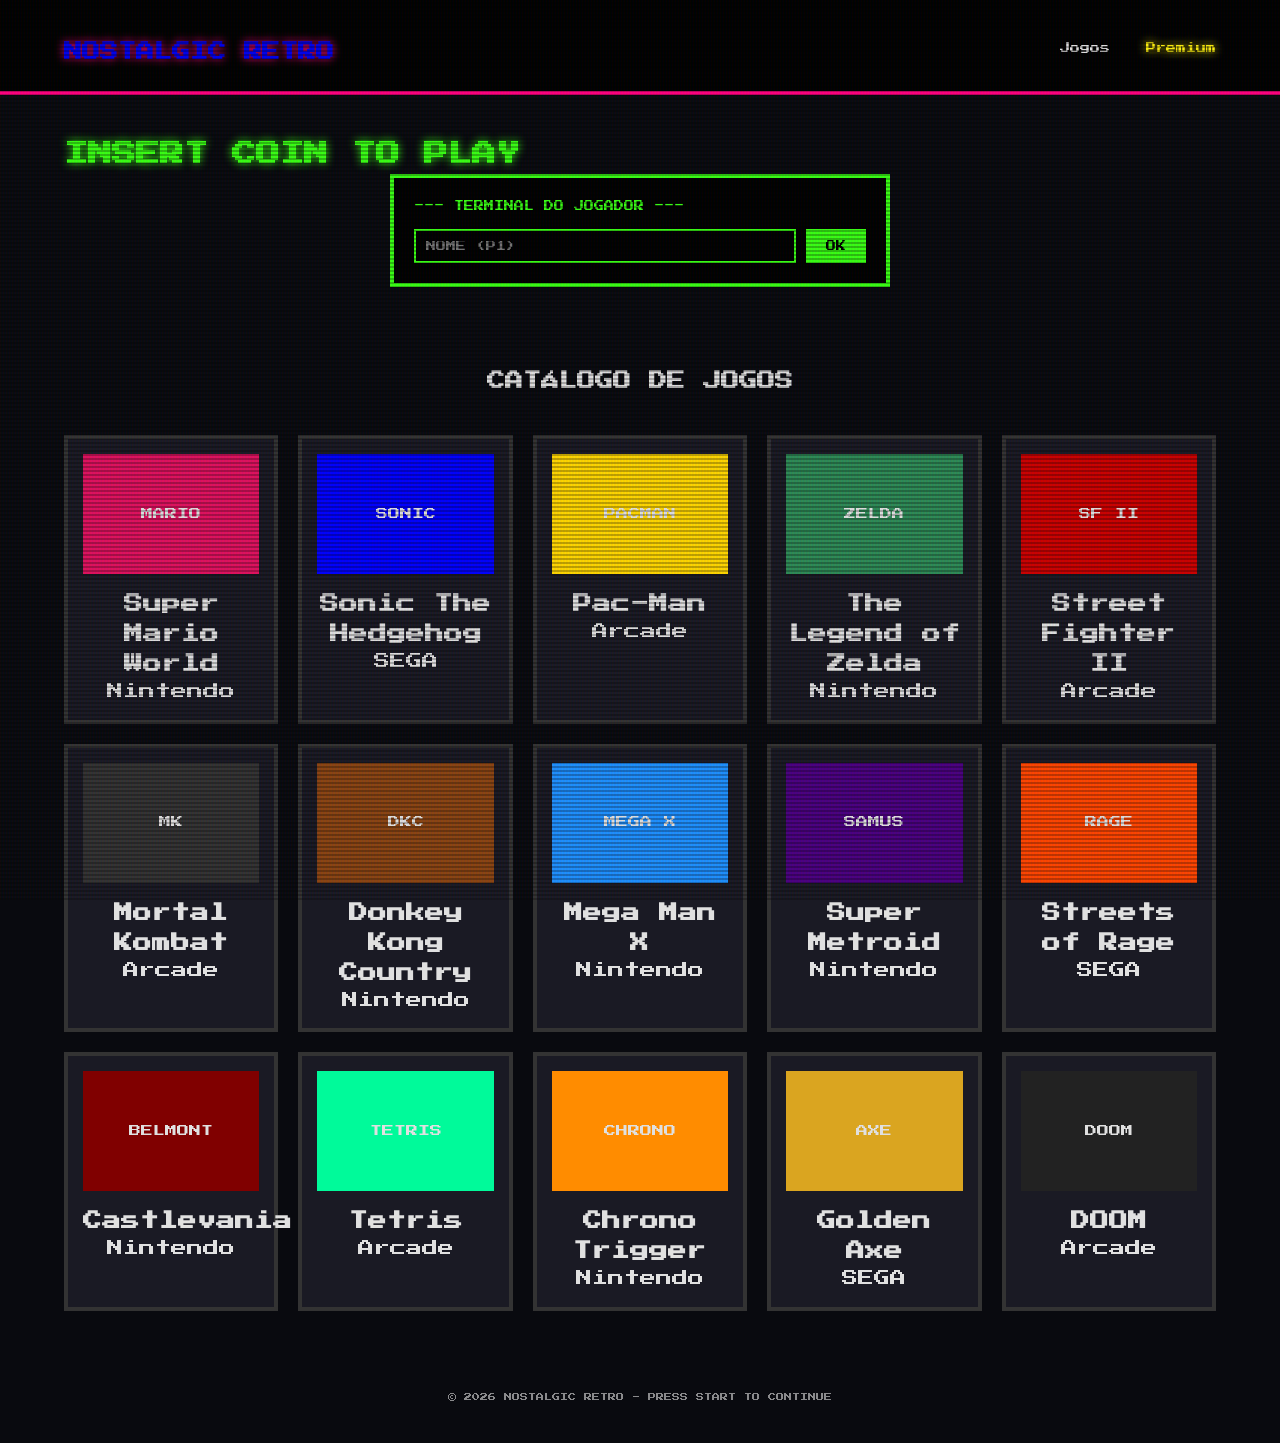
==== commit 7acf6631: "detalhes" ====
--- a/index.html
+++ b/index.html
@@ -2,14 +2,16 @@
 <html lang="pt-BR">
 <head>
     <meta charset="UTF-8">
+    <meta name="viewport" content="width=device-width, initial-scale=1.0">
     <title>Nostalgic Retro - Home</title>
     <link href="https://fonts.googleapis.com/css2?family=Press+Start+2P&display=swap" rel="stylesheet">
     <link rel="stylesheet" href="style.css">
 </head>
 <body>
     <div class="scanlines"></div>
+
     <header>
-        <h1 class="logo glow-neon-pink"><a href="index.html" style="text-decoration:none; color:inherit;">NOSTALGIC RETRO</a></h1>
+        <h1 class="logo glow-neon-pink"><a href="index.html">NOSTALGIC RETRO</a></h1>
         <nav>
             <a href="index.html">Jogos</a>
             <a href="premium.html" class="glow-neon-yellow">Premium</a>
@@ -30,23 +32,13 @@
         </section>
 
         <section class="catalog-section">
-            <div class="games-grid">
-                <!-- Exemplo de 1 jogo. Você pode copiar este bloco para outros -->
-                <div class="game-card" onclick="window.location.href='detalhes.html?jogo=mario'">
-                    <div class="game-cover" style="background-color: #e0115f;"><span>MARIO</span></div>
-                    <h3 class="game-title">Super Mario World</h3>
-                    <span class="game-category">Nintendo • Plataforma</span>
+            <h2 class="section-title">CATÁLOGO DE JOGOS</h2>
+            <div class="games-grid" id="main-grid">
                 </div>
-
-                <div class="game-card" onclick="window.location.href='detalhes.html?jogo=sonic'">
-                    <div class="game-cover" style="background-color: #0000ff;"><span>SONIC</span></div>
-                    <h3 class="game-title">Sonic The Hedgehog</h3>
-                    <span class="game-category">SEGA • Ação</span>
-                </div>
-                <!-- Repita o bloco acima para mais jogos -->
-            </div>
         </section>
     </main>
+
+    <footer><p>© 2026 NOSTALGIC RETRO - PRESS START TO CONTINUE</p></footer>
     <script src="script.js"></script>
 </body>
 </html>
--- a/style.css
+++ b/style.css
@@ -1,4 +1,3 @@
-/* Variáveis de Cores Retrô e Neon */
 :root {
     --bg-dark: #090a0f;
     --bg-panel: #1a1a24;
@@ -9,12 +8,7 @@
     --text-light: #e0e0e0;
 }
 
-/* Reset Básico */
-* {
-    margin: 0;
-    padding: 0;
-    box-sizing: border-box;
-}
+* { margin: 0; padding: 0; box-sizing: border-box; }
 
 body {
     background-color: var(--bg-dark);
@@ -24,131 +18,67 @@
     overflow-x: hidden;
 }
 
-/* Efeito de TV Antiga (Scanlines) */
 .scanlines {
-    position: fixed;
-    top: 0; left: 0; width: 100vw; height: 100vh;
+    position: fixed; top: 0; left: 0; width: 100vw; height: 100vh;
     background: linear-gradient(rgba(18, 16, 16, 0) 50%, rgba(0, 0, 0, 0.25) 50%), 
                 linear-gradient(90deg, rgba(255, 0, 0, 0.06), rgba(0, 255, 0, 0.02), rgba(0, 0, 255, 0.06));
-    background-size: 100% 4px, 3px 100%;
-    z-index: 9999;
-    pointer-events: none;
+    background-size: 100% 4px, 3px 100%; z-index: 9999; pointer-events: none;
 }
 
-/* Classes de Brilho (Neon Glow) */
-.glow-neon-pink { text-shadow: 0 0 5px var(--neon-pink), 0 0 10px var(--neon-pink); color: var(--neon-pink); }
-.glow-neon-green { text-shadow: 0 0 5px var(--neon-green), 0 0 10px var(--neon-green); color: var(--neon-green); }
-.glow-neon-yellow { text-shadow: 0 0 5px var(--neon-yellow), 0 0 10px var(--neon-yellow); color: var(--neon-yellow); }
-
-/* Header e Navegação */
 header {
-    display: flex;
-    justify-content: space-between;
-    align-items: center;
-    padding: 20px 5%;
-    background-color: rgba(0, 0, 0, 0.9);
-    border-bottom: 4px solid var(--neon-pink);
+    display: flex; justify-content: space-between; align-items: center;
+    padding: 20px 5%; background-color: rgba(0, 0, 0, 0.9); border-bottom: 4px solid var(--neon-pink);
 }
 
-header h1 { font-size: 18px; }
-header nav a { 
-    color: var(--text-light); 
-    text-decoration: none; 
-    margin-left: 20px; 
-    font-size: 10px; 
-    transition: 0.3s;
-}
-header nav a:hover { color: var(--neon-blue); text-shadow: 0 0 5px var(--neon-blue); }
+header h1 a { text-decoration: none; font-size: 18px; }
+.glow-neon-pink { text-shadow: 0 0 10px var(--neon-pink); color: var(--neon-pink); }
+.glow-neon-green { text-shadow: 0 0 10px var(--neon-green); color: var(--neon-green); }
+.glow-neon-yellow { text-shadow: 0 0 10px var(--neon-yellow); color: var(--neon-yellow); }
+.glow-neon-blue { text-shadow: 0 0 10px var(--neon-blue); color: var(--neon-blue); }
 
-/* Seções */
+header nav a { color: var(--text-light); text-decoration: none; margin-left: 20px; font-size: 10px; }
+
 section { padding: 40px 5%; }
-.section-title { text-align: center; margin-bottom: 40px; font-size: 20px; }
-
-/* Hero Section e Terminal */
-.hero { text-align: center; padding: 40px 20px; }
-.hero h2 { font-size: 22px; margin-bottom: 30px; }
+.section-title { text-align: center; margin-bottom: 40px; font-size: 18px; }
 
 .terminal-box {
-    background-color: #000;
-    border: 4px solid var(--neon-green);
-    padding: 20px;
-    max-width: 500px;
-    margin: 0 auto;
-    text-align: left;
-    color: var(--neon-green);
-    font-size: 10px;
+    background: #000; border: 4px solid var(--neon-green); padding: 20px;
+    max-width: 500px; margin: 0 auto; color: var(--neon-green); font-size: 10px;
 }
-.terminal-box .input-group { display: flex; gap: 10px; margin-top: 15px; }
-.terminal-box input {
+
+.input-group { display: flex; gap: 10px; margin-top: 15px; }
+.input-group input {
     flex: 1; background: transparent; border: 2px solid var(--neon-green);
-    color: var(--neon-green); font-family: 'Press Start 2P', cursive; 
-    padding: 10px; font-size: 10px;
+    color: var(--neon-green); font-family: 'Press Start 2P'; padding: 10px; font-size: 10px;
 }
-.blink { animation: blinker 1s linear infinite; margin-top: 15px; min-height: 15px;}
-@keyframes blinker { 50% { opacity: 0; } }
 
-/* Botões Retrô */
 .btn-retro {
-    font-family: 'Press Start 2P', cursive; padding: 12px 20px; border: none;
-    cursor: pointer; font-size: 10px; text-transform: uppercase;
-    box-shadow: 4px 4px 0px rgba(0,0,0,0.5); transition: 0.1s;
-    text-decoration: none; display: inline-block; text-align: center;
+    font-family: 'Press Start 2P'; padding: 12px 20px; border: none; cursor: pointer;
+    font-size: 10px; text-transform: uppercase; box-shadow: 4px 4px 0 #000;
 }
-.btn-retro:active { transform: translate(2px, 2px); box-shadow: none; }
-.btn-green { background-color: var(--neon-green); color: black; }
-.btn-pink { background-color: var(--neon-pink); color: white; }
-.btn-yellow { background-color: var(--neon-yellow); color: black; }
+.btn-green { background: var(--neon-green); color: #000; }
+.btn-pink { background: var(--neon-pink); color: #fff; }
+.btn-yellow { background: var(--neon-yellow); color: #000; }
 
-/* Grid de Jogos */
-.games-grid { 
-    display: grid; 
-    grid-template-columns: repeat(auto-fill, minmax(200px, 1fr)); 
-    gap: 25px; 
-}
+.games-grid { display: grid; grid-template-columns: repeat(auto-fill, minmax(180px, 1fr)); gap: 20px; }
 .game-card {
-    background-color: var(--bg-panel); border: 4px solid #333; padding: 10px;
+    background: var(--bg-panel); border: 4px solid #333; padding: 15px;
     text-align: center; cursor: pointer; transition: 0.3s;
 }
 .game-card:hover { border-color: var(--neon-blue); transform: translateY(-5px); }
-.game-cover {
-    height: 150px; display: flex; align-items: center; justify-content: center;
-    margin-bottom: 15px; font-size: 14px; text-shadow: 2px 2px 0 #000;
+.game-cover { height: 120px; display: flex; align-items: center; justify-content: center; margin-bottom: 15px; font-size: 12px; }
+
+.details-container {
+    display: flex; background: var(--bg-panel); border: 4px solid var(--neon-pink); padding: 30px; gap: 30px;
 }
-.game-title { font-size: 11px; margin-bottom: 8px; color: var(--neon-yellow); }
-.game-category { font-size: 8px; color: #aaa; }
-
-/* Detalhes do Jogo */
-.details-container {
-    display: flex; background-color: var(--bg-panel); border: 4px solid var(--neon-pink);
-    padding: 30px; gap: 30px; align-items: center;
-}
-.details-left .big-cover {
-    width: 250px; height: 250px; display: flex;
-    align-items: center; justify-content: center; font-size: 24px; 
-    text-shadow: 3px 3px #000; border: 4px solid #000;
-}
+.big-cover { width: 200px; height: 200px; display: flex; align-items: center; justify-content: center; font-size: 20px; border: 4px solid #000; }
 .details-right { flex: 1; }
 .details-right h2 { font-size: 20px; margin-bottom: 15px; }
-.details-right .desc { font-size: 11px; margin-bottom: 20px; line-height: 1.8; color: #ccc; }
-.details-right .actions { display: flex; gap: 15px; flex-wrap: wrap; }
+.details-right .desc { font-size: 10px; color: #ccc; margin-bottom: 20px; line-height: 1.6; }
 
-/* Assinaturas */
 .plans-container { display: flex; justify-content: center; gap: 20px; flex-wrap: wrap; }
-.plan-card {
-    background-color: var(--bg-panel); border: 4px solid #444; padding: 25px;
-    width: 280px; text-align: center;
-}
-.plan-card.highlight { border-color: var(--neon-yellow); transform: scale(1.05); }
-.plan-card h3 { font-size: 14px; margin-bottom: 15px; color: var(--neon-blue); }
-.plan-card .price { font-size: 20px; color: var(--neon-green); margin-bottom: 15px; }
-.plan-card ul { list-style: none; margin-bottom: 20px; text-align: left; font-size: 9px; line-height: 2; }
+.plan-card { background: var(--bg-panel); border: 4px solid #444; padding: 20px; width: 260px; text-align: center; }
+.plan-card.highlight { border-color: var(--neon-yellow); }
+.plan-card ul { list-style: none; font-size: 8px; text-align: left; margin: 20px 0; line-height: 2; }
 
-/* Rodapé */
-footer { text-align: center; padding: 30px; font-size: 8px; color: #555; }
-
-/* Mobile */
-@media (max-width: 768px) {
-    .details-container { flex-direction: column; text-align: center; }
-    .details-left .big-cover { width: 100%; height: 180px; }
-    .details-right .actions { justify-content: center; }
-}+footer { text-align: center; padding: 40px; font-size: 8px; opacity: 0.6; }
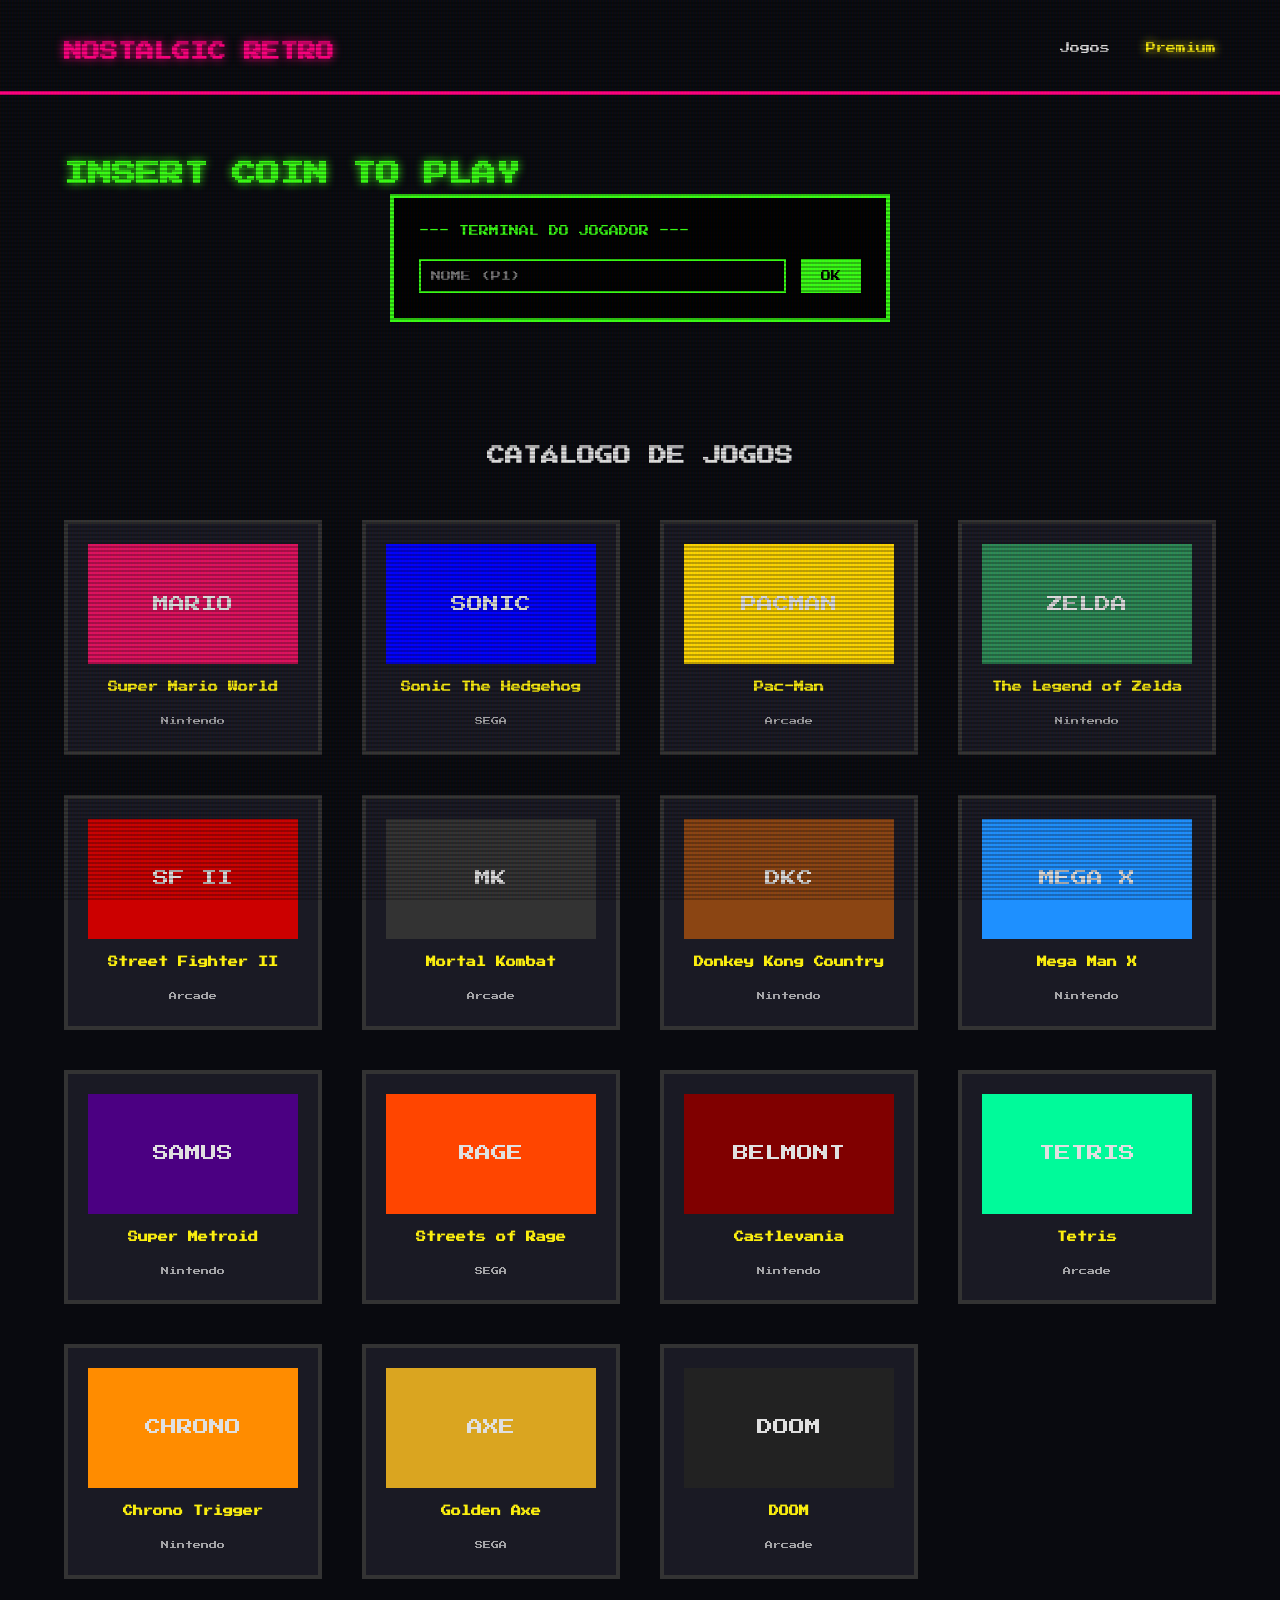
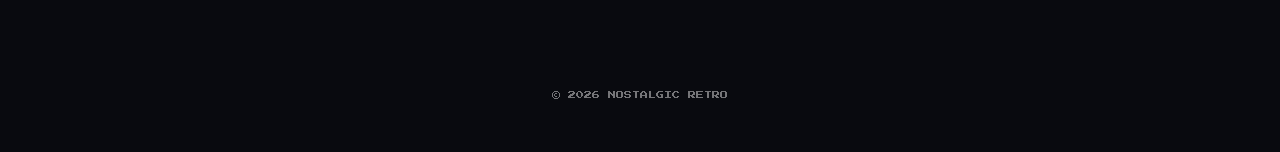
==== commit 8a8f8cff: "detalhes" ====
--- a/index.html
+++ b/index.html
@@ -11,7 +11,7 @@
     <div class="scanlines"></div>
 
     <header>
-        <h1 class="logo glow-neon-pink"><a href="index.html">NOSTALGIC RETRO</a></h1>
+        <h1 class="logo glow-neon-pink"><a href="index.html" style="text-decoration:none; color:inherit;">NOSTALGIC RETRO</a></h1>
         <nav>
             <a href="index.html">Jogos</a>
             <a href="premium.html" class="glow-neon-yellow">Premium</a>
@@ -38,7 +38,7 @@
         </section>
     </main>
 
-    <footer><p>© 2026 NOSTALGIC RETRO - PRESS START TO CONTINUE</p></footer>
+    <footer><p>© 2026 NOSTALGIC RETRO</p></footer>
     <script src="script.js"></script>
 </body>
 </html>
--- a/style.css
+++ b/style.css
@@ -15,7 +15,6 @@
     color: var(--text-light);
     font-family: 'Press Start 2P', cursive;
     line-height: 1.6;
-    overflow-x: hidden;
 }
 
 .scanlines {
@@ -27,7 +26,7 @@
 
 header {
     display: flex; justify-content: space-between; align-items: center;
-    padding: 20px 5%; background-color: rgba(0, 0, 0, 0.9); border-bottom: 4px solid var(--neon-pink);
+    padding: 20px 5%; border-bottom: 4px solid var(--neon-pink);
 }
 
 header h1 a { text-decoration: none; font-size: 18px; }
@@ -38,15 +37,15 @@
 
 header nav a { color: var(--text-light); text-decoration: none; margin-left: 20px; font-size: 10px; }
 
-section { padding: 40px 5%; }
-.section-title { text-align: center; margin-bottom: 40px; font-size: 18px; }
+section { padding: 60px 5%; }
+.section-title { text-align: center; margin-bottom: 50px; font-size: 18px; }
 
 .terminal-box {
-    background: #000; border: 4px solid var(--neon-green); padding: 20px;
+    background: #000; border: 4px solid var(--neon-green); padding: 25px;
     max-width: 500px; margin: 0 auto; color: var(--neon-green); font-size: 10px;
 }
 
-.input-group { display: flex; gap: 10px; margin-top: 15px; }
+.input-group { display: flex; gap: 15px; margin-top: 20px; }
 .input-group input {
     flex: 1; background: transparent; border: 2px solid var(--neon-green);
     color: var(--neon-green); font-family: 'Press Start 2P'; padding: 10px; font-size: 10px;
@@ -60,25 +59,43 @@
 .btn-pink { background: var(--neon-pink); color: #fff; }
 .btn-yellow { background: var(--neon-yellow); color: #000; }
 
-.games-grid { display: grid; grid-template-columns: repeat(auto-fill, minmax(180px, 1fr)); gap: 20px; }
+/* AUMENTO DO ESPAÇAMENTO (GAP) AQUI */
+.games-grid { 
+    display: grid; 
+    grid-template-columns: repeat(auto-fill, minmax(200px, 1fr)); 
+    gap: 40px; 
+}
+
 .game-card {
-    background: var(--bg-panel); border: 4px solid #333; padding: 15px;
+    background: var(--bg-panel); border: 4px solid #333; padding: 20px;
     text-align: center; cursor: pointer; transition: 0.3s;
 }
 .game-card:hover { border-color: var(--neon-blue); transform: translateY(-5px); }
-.game-cover { height: 120px; display: flex; align-items: center; justify-content: center; margin-bottom: 15px; font-size: 12px; }
+
+.game-cover { height: 120px; display: flex; align-items: center; justify-content: center; margin-bottom: 15px; }
+
+.game-title { 
+    font-size: 10px; color: var(--neon-yellow); margin-bottom: 10px;
+    white-space: nowrap; overflow: hidden; text-overflow: ellipsis;
+}
 
 .details-container {
-    display: flex; background: var(--bg-panel); border: 4px solid var(--neon-pink); padding: 30px; gap: 30px;
+    display: flex; background: var(--bg-panel); border: 4px solid var(--neon-pink); padding: 40px; gap: 40px;
 }
-.big-cover { width: 200px; height: 200px; display: flex; align-items: center; justify-content: center; font-size: 20px; border: 4px solid #000; }
+.big-cover { width: 250px; height: 250px; display: flex; align-items: center; justify-content: center; font-size: 24px; border: 4px solid #000; }
 .details-right { flex: 1; }
-.details-right h2 { font-size: 20px; margin-bottom: 15px; }
-.details-right .desc { font-size: 10px; color: #ccc; margin-bottom: 20px; line-height: 1.6; }
+.details-right h2 { font-size: 22px; margin-bottom: 20px; }
+.details-right .desc { font-size: 11px; color: #ccc; margin-bottom: 30px; line-height: 1.8; }
 
-.plans-container { display: flex; justify-content: center; gap: 20px; flex-wrap: wrap; }
-.plan-card { background: var(--bg-panel); border: 4px solid #444; padding: 20px; width: 260px; text-align: center; }
-.plan-card.highlight { border-color: var(--neon-yellow); }
-.plan-card ul { list-style: none; font-size: 8px; text-align: left; margin: 20px 0; line-height: 2; }
+.suggestions-section { border-top: 2px dashed #333; margin-top: 80px; }
 
-footer { text-align: center; padding: 40px; font-size: 8px; opacity: 0.6; }+.plans-container { display: flex; justify-content: center; gap: 30px; flex-wrap: wrap; }
+.plan-card { background: var(--bg-panel); border: 4px solid #444; padding: 30px; width: 280px; text-align: center; }
+.plan-card.highlight { border-color: var(--neon-yellow); transform: scale(1.05); }
+
+footer { text-align: center; padding: 50px; font-size: 8px; opacity: 0.5; }
+
+@media (max-width: 768px) {
+    .details-container { flex-direction: column; text-align: center; }
+    .big-cover { width: 100%; height: 200px; }
+}
